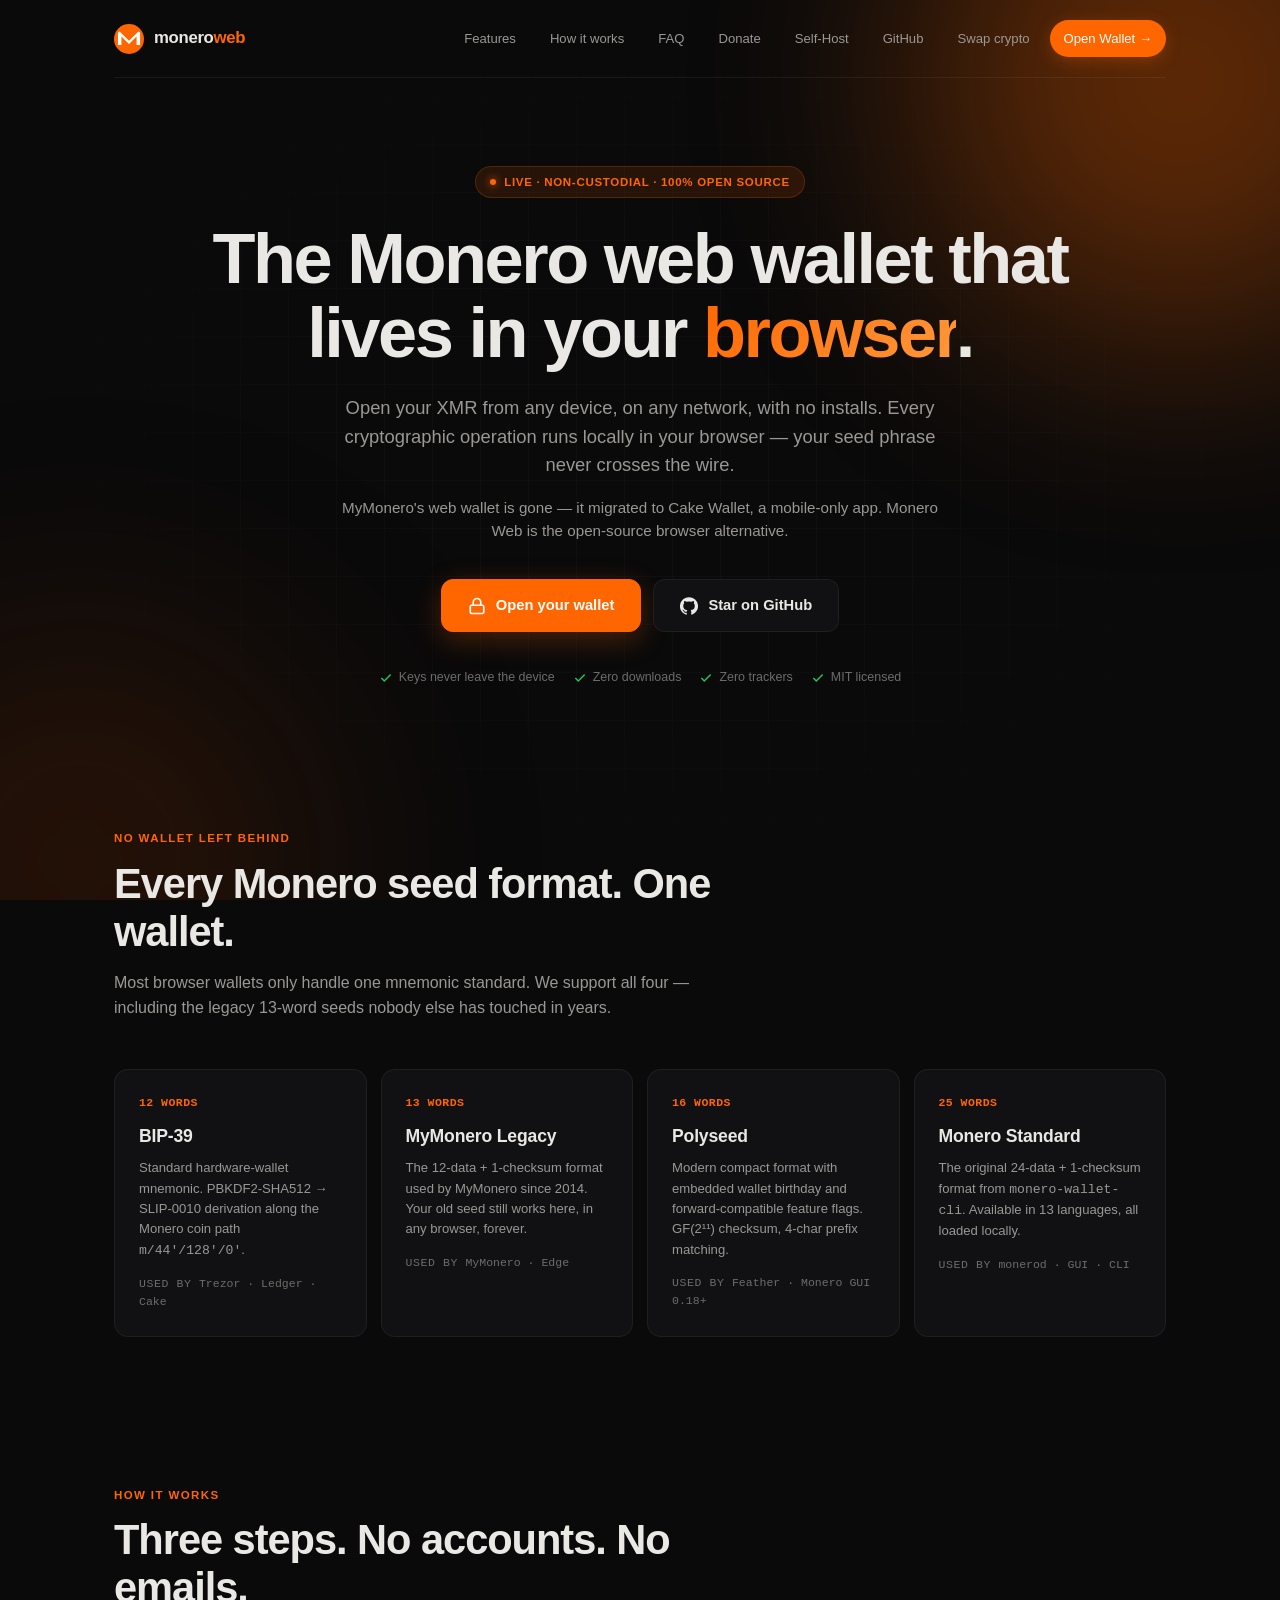
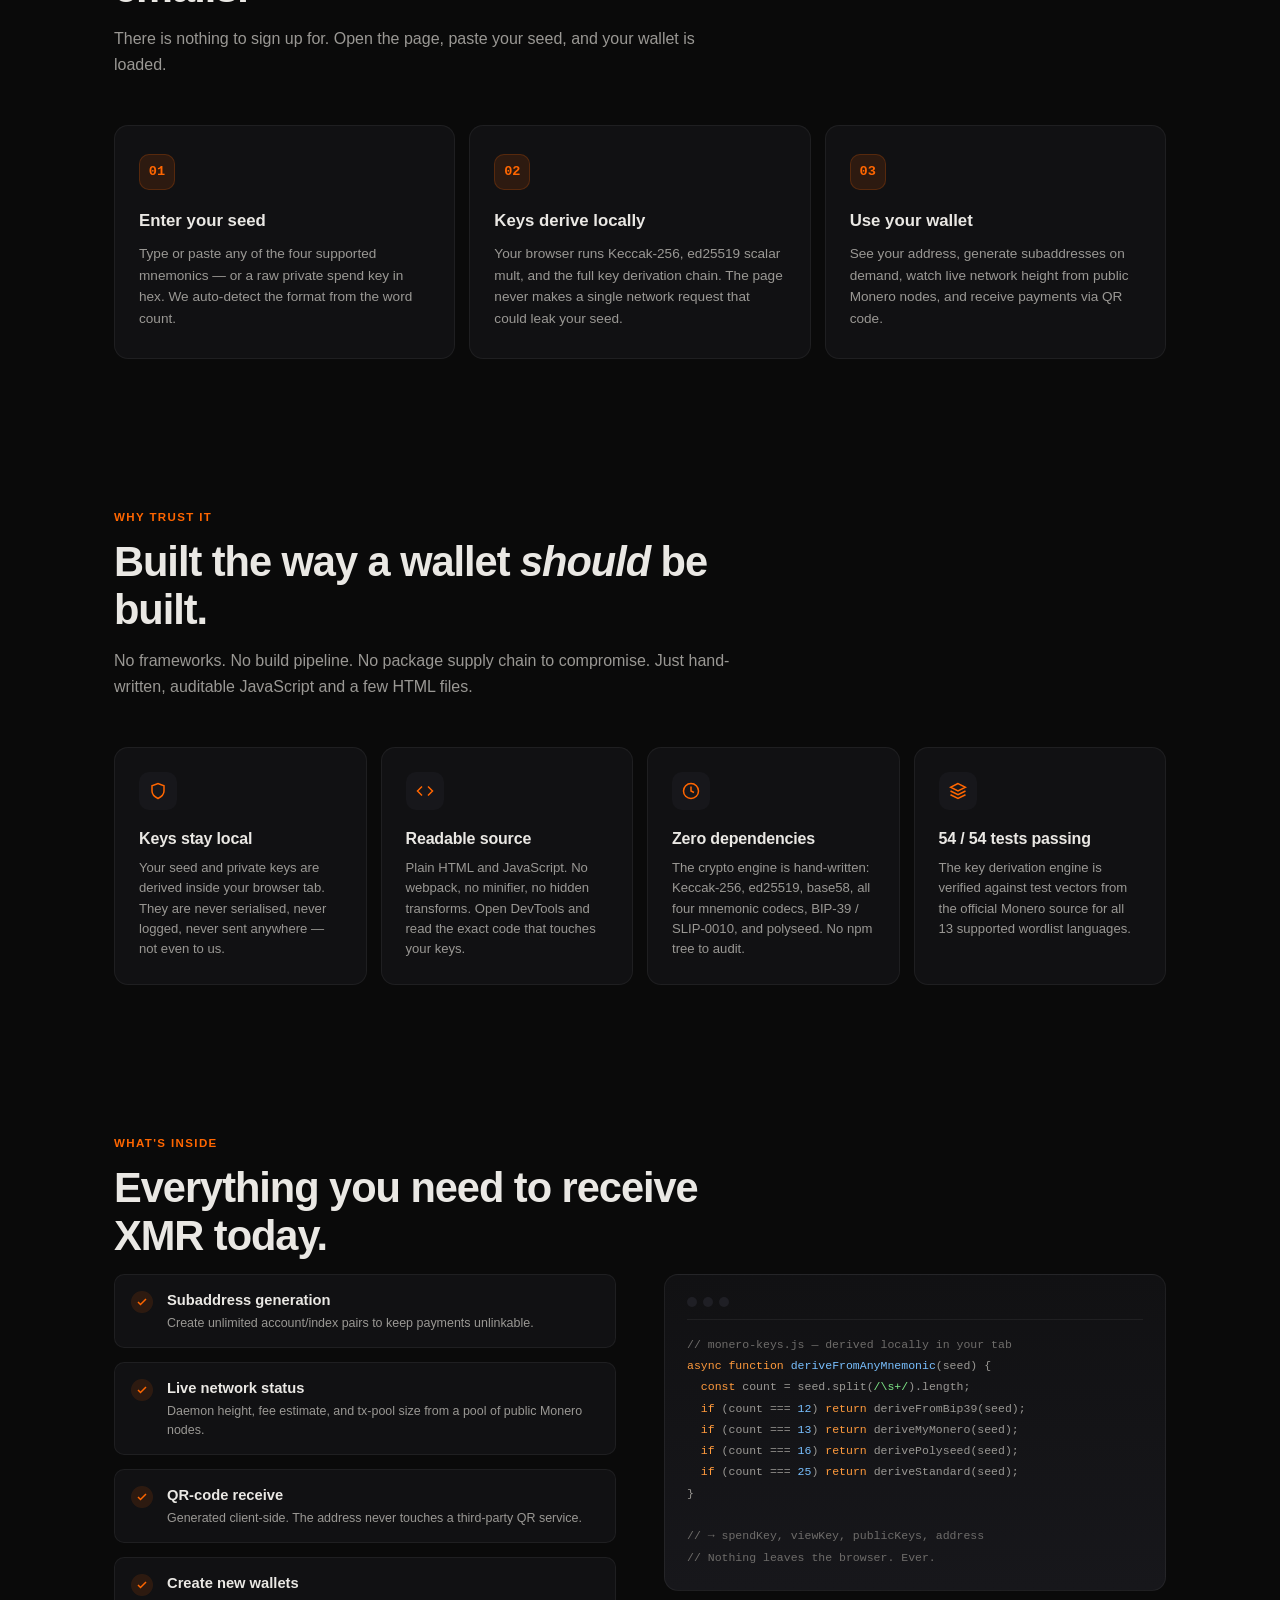
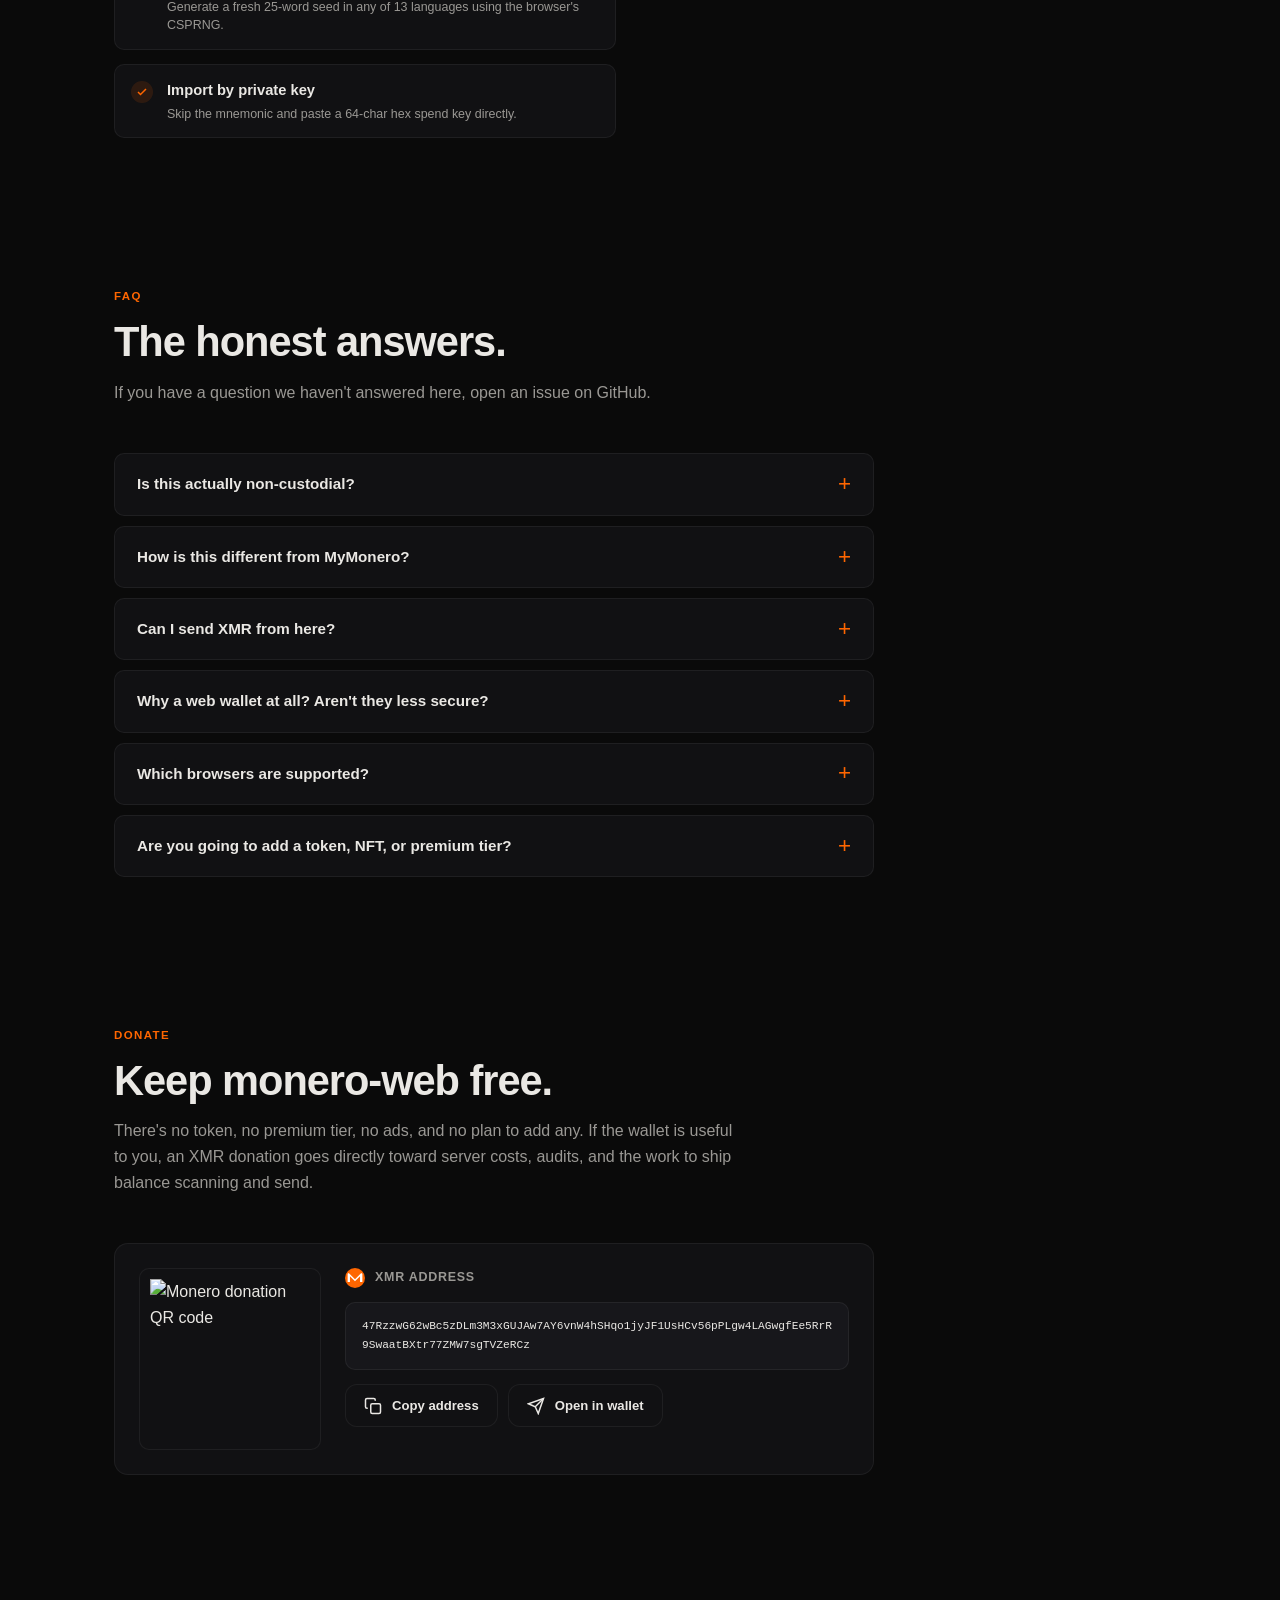
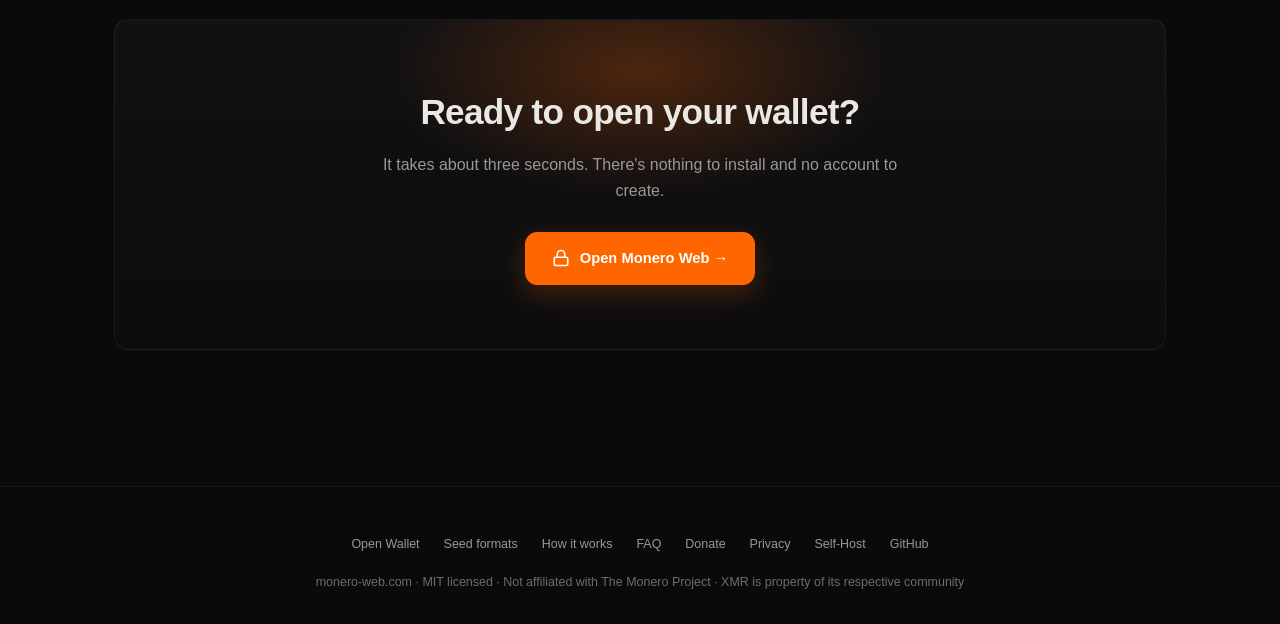
==== index.html @ 1813f4f7 "Add favicon.ico for search engine compatibility Multi-res (16/32/48) .ico rendered from favicon.svg;" ====
<!DOCTYPE html>
<html lang="en">
<head>
<meta charset="UTF-8">
<meta name="viewport" content="width=device-width, initial-scale=1.0">
<title>Monero Web — Free Open-Source Monero Web Wallet | MyMonero Alternative</title>
<meta name="description" content="Free, open-source Monero web wallet — the browser alternative now that MyMonero's web wallet is gone. Non-custodial, client-side signing. Supports BIP-39, MyMonero 13-word, Polyseed and 25-word seeds. No downloads. Your keys never leave your device.">
<meta name="keywords" content="monero wallet, xmr web wallet, monero browser wallet, mymonero alternative, polyseed, bip39 monero, non-custodial monero, open source xmr">
<link rel="canonical" href="https://monero-web.com">
<link rel="sitemap" type="application/xml" href="/sitemap.xml">

<meta property="og:title" content="Monero Web — Open-Source Monero Web Wallet in your Browser">
<meta property="og:description" content="Access your Monero from any browser. Four seed formats. Non-custodial. Open source. Zero downloads.">
<meta property="og:url" content="https://monero-web.com">
<meta property="og:type" content="website">
<meta property="og:image" content="https://monero-web.com/assets/social-card.png">
<meta property="og:image:width" content="1200">
<meta property="og:image:height" content="630">
<meta property="og:image:alt" content="monero-web — non-custodial Monero wallet in your browser. Supports BIP-39, MyMonero, Polyseed, and 25-word standard seeds.">
<meta name="twitter:card" content="summary_large_image">
<meta name="twitter:image" content="https://monero-web.com/assets/social-card.png">

<script type="application/ld+json">
{
  "@context": "https://schema.org",
  "@type": "WebApplication",
  "name": "Monero Web",
  "url": "https://monero-web.com",
  "description": "Free, open-source Monero web wallet. Non-custodial with client-side signing. Supports BIP-39, MyMonero 13-word, Polyseed and 25-word standard seeds.",
  "applicationCategory": "FinanceApplication",
  "operatingSystem": "Any modern browser",
  "offers": { "@type": "Offer", "price": "0", "priceCurrency": "USD" },
  "isAccessibleForFree": true
}
</script>

<script type="application/ld+json">
{
  "@context": "https://schema.org",
  "@type": "FAQPage",
  "mainEntity": [
    {
      "@type": "Question",
      "name": "Is this actually non-custodial?",
      "acceptedAnswer": {
        "@type": "Answer",
        "text": "Yes. Your seed and private keys never leave your browser tab. The wallet only talks to the network for read-only RPC calls (block height, fee estimate) — and those calls don't include any of your keys."
      }
    },
    {
      "@type": "Question",
      "name": "How is this different from MyMonero?",
      "acceptedAnswer": {
        "@type": "Answer",
        "text": "MyMonero was a light-wallet service that scanned the blockchain on your behalf using your view key. Monero Web runs the same architecture with a self-hosted light-wallet server (monero-lws). Your spend key never leaves your browser. The entire stack is open source and self-hostable."
      }
    },
    {
      "@type": "Question",
      "name": "Can I send XMR from this web wallet?",
      "acceptedAnswer": {
        "@type": "Answer",
        "text": "Yes. The wallet uses a light-wallet server (monero-lws) to scan the blockchain for your spendable outputs, then constructs and signs the transaction entirely in your browser using WebAssembly. Your spend key never leaves your browser tab."
      }
    },
    {
      "@type": "Question",
      "name": "Why a web wallet? Aren't they less secure?",
      "acceptedAnswer": {
        "@type": "Answer",
        "text": "A web wallet you can read the source of is no less secure than a desktop app — both run code on hardware you control. We mitigate supply-chain risk with zero npm dependencies, no build pipeline, and strict CSP. You can also clone the repo and serve it locally."
      }
    },
    {
      "@type": "Question",
      "name": "Which browsers are supported?",
      "acceptedAnswer": {
        "@type": "Answer",
        "text": "Anything modern with SubtleCrypto and BigInt — Chrome, Firefox, Safari, Brave, Edge, Tor Browser. No special permissions, no extensions."
      }
    },
    {
      "@type": "Question",
      "name": "Are you going to add a token, NFT, or premium tier?",
      "acceptedAnswer": {
        "@type": "Answer",
        "text": "No. The wallet is MIT-licensed, free, and will stay that way. There is no token, no fee, no premium plan."
      }
    }
  ]
}
</script>

<link rel="icon" type="image/svg+xml" href="/favicon.svg">
<link rel="icon" type="image/x-icon" href="/favicon.ico" sizes="any">
<link rel="stylesheet" href="/fonts/fonts.css">

<style>
:root {
  --bg:#0a0a0a; --surface:#111113; --surface-2:#17171b; --surface-3:#1f1f25;
  --border:rgba(255,255,255,0.06); --border-strong:rgba(255,255,255,0.12);
  --text:#eae8e4; --text-mid:#9a9894; --text-dim:#6e6c6a;
  --xmr:#ff6600; --xmr-dim:rgba(255,102,0,0.12); --xmr-glow:rgba(255,102,0,0.25);
  --success:#22c55e; --radius:14px; --radius-sm:10px;
}
*{margin:0;padding:0;box-sizing:border-box}
/* Stop the I-beam text caret from appearing on decorative UI when clicked.
   Re-enable selection for actual content people may want to copy. */
body{user-select:none;-webkit-user-select:none;cursor:default}
input,textarea{user-select:text;-webkit-user-select:text;cursor:text}
code,pre,.preview,.faq p{user-select:text;-webkit-user-select:text;cursor:text}
button,a,.btn,.faq summary{cursor:pointer}
html{background:var(--bg);color:var(--text);font-family:'Outfit',sans-serif;font-size:16px;-webkit-font-smoothing:antialiased;scroll-behavior:smooth}
body{min-height:100dvh;display:flex;flex-direction:column;overflow-x:hidden;line-height:1.6}
a{color:inherit;text-decoration:none}
img,svg{display:block}

.container{width:100%;max-width:1100px;margin:0 auto;padding:0 24px}

/* ── Ambient background ── */
.ambient{position:fixed;inset:0;z-index:0;pointer-events:none;overflow:hidden}
.orb{position:absolute;border-radius:50%;filter:blur(120px);opacity:.35}
.orb-1{width:520px;height:520px;background:#ff6600;top:-180px;right:-160px}
.orb-2{width:480px;height:480px;background:#7c2d00;bottom:-200px;left:-160px;opacity:.25}
.grid-bg{position:fixed;inset:0;z-index:1;background-image:linear-gradient(rgba(255,255,255,0.025) 1px,transparent 1px),linear-gradient(90deg,rgba(255,255,255,0.025) 1px,transparent 1px);background-size:48px 48px;mask-image:radial-gradient(ellipse at center,#000 25%,transparent 75%);pointer-events:none}

.page{position:relative;z-index:2;flex:1;display:flex;flex-direction:column}

/* ── Nav ── */
nav{padding:20px 0;display:flex;align-items:center;justify-content:space-between;border-bottom:1px solid var(--border)}
.logo{display:flex;align-items:center;gap:10px}
.logo svg{width:30px;height:30px}
.logo-text{font-size:1.05rem;font-weight:700;letter-spacing:-0.02em}
.logo-text span{color:var(--xmr)}
.nav-right{display:flex;align-items:center;gap:6px}
.nav-right a{color:var(--text-mid);font-size:.82rem;font-weight:500;padding:8px 14px;border-radius:100px;transition:all .25s}
.nav-right a:hover{color:var(--text);background:var(--surface-2)}
.nav-right a.cta{background:var(--xmr);color:#fff;box-shadow:0 4px 16px var(--xmr-glow)}
.nav-right a.cta:hover{background:#e85d00}

/* ── Hero ── */
.hero{padding:88px 0 64px;text-align:center}
.hero-badge{display:inline-flex;align-items:center;gap:8px;background:var(--xmr-dim);border:1px solid rgba(255,102,0,0.2);color:var(--xmr);font-size:.72rem;font-weight:600;padding:6px 14px;border-radius:100px;margin-bottom:24px;text-transform:uppercase;letter-spacing:.06em}
.hero-badge .dot{width:6px;height:6px;border-radius:50%;background:var(--xmr);box-shadow:0 0 8px var(--xmr)}
.hero h1{font-size:clamp(2.4rem,6vw,4.4rem);font-weight:800;letter-spacing:-0.035em;line-height:1.05;margin-bottom:24px}
.hero h1 .accent{background:linear-gradient(135deg,#ff6600 0%,#ff9a3c 100%);-webkit-background-clip:text;background-clip:text;color:transparent}
.hero p.lead{font-size:1.15rem;color:var(--text-mid);max-width:620px;margin:0 auto 36px;line-height:1.55}
.hero-cta{display:flex;gap:12px;justify-content:center;flex-wrap:wrap;margin-bottom:36px}
.btn{display:inline-flex;align-items:center;gap:10px;padding:14px 26px;border-radius:12px;font-family:'Outfit',sans-serif;font-size:.92rem;font-weight:600;cursor:pointer;border:1px solid var(--border);transition:all .25s;text-decoration:none}
.btn svg{width:18px;height:18px}
.btn-primary{background:var(--xmr);border-color:var(--xmr);color:#fff;box-shadow:0 8px 28px var(--xmr-glow)}
.btn-primary:hover{background:#e85d00;transform:translateY(-1px)}
.btn-ghost{background:var(--surface);color:var(--text)}
.btn-ghost:hover{background:var(--surface-2);border-color:var(--border-strong)}
.trust-strip{display:flex;gap:18px;justify-content:center;flex-wrap:wrap;color:var(--text-dim);font-size:.78rem;font-weight:500}
.trust-strip span{display:inline-flex;align-items:center;gap:6px}
.trust-strip svg{width:14px;height:14px;color:var(--success)}

/* ── Section ── */
section{padding:72px 0;position:relative}
.section-eyebrow{display:inline-block;font-size:.72rem;color:var(--xmr);font-weight:700;text-transform:uppercase;letter-spacing:.12em;margin-bottom:12px}
.section-title{font-size:clamp(1.8rem,3.5vw,2.6rem);font-weight:700;letter-spacing:-0.025em;line-height:1.15;margin-bottom:14px;max-width:680px}
.section-sub{color:var(--text-mid);font-size:1rem;max-width:620px;margin-bottom:48px}

/* ── Seed-format grid ── */
.seed-grid{display:grid;grid-template-columns:repeat(auto-fit,minmax(240px,1fr));gap:14px}
.seed-card{background:var(--surface);border:1px solid var(--border);border-radius:var(--radius);padding:24px;transition:all .25s;position:relative;overflow:hidden}
.seed-card:hover{border-color:var(--border-strong);transform:translateY(-2px)}
.seed-card .num{font-family:'JetBrains Mono',monospace;font-size:.72rem;color:var(--xmr);font-weight:600;margin-bottom:10px;letter-spacing:.04em}
.seed-card h3{font-size:1.1rem;font-weight:700;margin-bottom:8px;letter-spacing:-0.01em}
.seed-card p{font-size:.82rem;color:var(--text-mid);line-height:1.55;margin-bottom:14px}
.seed-card .users{font-size:.72rem;color:var(--text-dim);font-family:'JetBrains Mono',monospace}
.seed-card .users::before{content:"used by  ";color:var(--text-dim);text-transform:uppercase;letter-spacing:.05em}

/* ── How it works ── */
.steps{display:grid;grid-template-columns:repeat(auto-fit,minmax(260px,1fr));gap:14px}
.step{background:var(--surface);border:1px solid var(--border);border-radius:var(--radius);padding:28px 24px;position:relative}
.step-num{display:flex;align-items:center;justify-content:center;width:36px;height:36px;border-radius:10px;background:var(--xmr-dim);color:var(--xmr);font-weight:700;font-family:'JetBrains Mono',monospace;font-size:.85rem;margin-bottom:18px;border:1px solid rgba(255,102,0,0.2)}
.step h3{font-size:1.05rem;font-weight:700;margin-bottom:8px}
.step p{color:var(--text-mid);font-size:.85rem;line-height:1.6}

/* ── Trust grid ── */
.trust-grid{display:grid;grid-template-columns:repeat(auto-fit,minmax(240px,1fr));gap:14px}
.trust-card{background:var(--surface);border:1px solid var(--border);border-radius:var(--radius);padding:24px}
.trust-card .icon{width:38px;height:38px;border-radius:10px;background:var(--surface-2);display:flex;align-items:center;justify-content:center;margin-bottom:16px;color:var(--xmr)}
.trust-card .icon svg{width:18px;height:18px}
.trust-card h3{font-size:1rem;font-weight:600;margin-bottom:6px;letter-spacing:-0.01em}
.trust-card p{font-size:.82rem;color:var(--text-mid);line-height:1.55}

/* ── Feature list ── */
.features-row{display:grid;grid-template-columns:1fr 1fr;gap:48px;align-items:start}
@media (max-width:780px){.features-row{grid-template-columns:1fr;gap:24px}}
.feature-list{display:flex;flex-direction:column;gap:14px}
.feature-item{display:flex;gap:14px;padding:14px 16px;background:var(--surface);border:1px solid var(--border);border-radius:var(--radius-sm)}
.feature-item .check{flex-shrink:0;width:22px;height:22px;border-radius:50%;background:var(--xmr-dim);color:var(--xmr);display:flex;align-items:center;justify-content:center;margin-top:2px}
.feature-item .check svg{width:12px;height:12px}
.feature-item h4{font-size:.92rem;font-weight:600;margin-bottom:2px}
.feature-item p{font-size:.78rem;color:var(--text-mid);line-height:1.5}

/* ── Code preview card ── */
.preview{background:linear-gradient(180deg,var(--surface) 0%,var(--surface-2) 100%);border:1px solid var(--border);border-radius:var(--radius);padding:22px;font-family:'JetBrains Mono',monospace;font-size:.72rem;color:var(--text-mid);line-height:1.85;position:relative}
.preview .preview-bar{display:flex;gap:6px;margin-bottom:14px;padding-bottom:12px;border-bottom:1px solid var(--border)}
.preview .preview-bar i{width:10px;height:10px;border-radius:50%;background:var(--surface-3)}
.preview .k{color:#ff9a3c}
.preview .s{color:#7ee787}
.preview .c{color:var(--text-dim)}
.preview .v{color:#79c0ff}

/* ── FAQ ── */
.faq{display:flex;flex-direction:column;gap:10px;max-width:760px}
.faq details{background:var(--surface);border:1px solid var(--border);border-radius:var(--radius-sm);padding:18px 22px;transition:border-color .2s}
.faq details[open]{border-color:var(--border-strong)}
.faq summary{cursor:pointer;font-weight:600;font-size:.95rem;list-style:none;display:flex;justify-content:space-between;align-items:center;gap:12px}
.faq summary::-webkit-details-marker{display:none}
.faq summary::after{content:"+";color:var(--xmr);font-size:1.4rem;font-weight:300;line-height:1;transition:transform .2s}
.faq details[open] summary::after{content:"−"}
.faq p{color:var(--text-mid);font-size:.86rem;line-height:1.65;margin-top:12px}
.faq a{color:var(--xmr);border-bottom:1px solid rgba(255,102,0,0.3)}

/* ── Final CTA ── */
.final-cta{text-align:center;background:linear-gradient(180deg,var(--surface) 0%,#0c0c0e 100%);border:1px solid var(--border);border-radius:var(--radius);padding:64px 32px;position:relative;overflow:hidden}
.final-cta::before{content:"";position:absolute;top:-100px;left:50%;transform:translateX(-50%);width:600px;height:300px;background:radial-gradient(ellipse at center,var(--xmr-glow) 0%,transparent 60%);pointer-events:none}
.final-cta > *{position:relative}
.final-cta h2{font-size:clamp(1.6rem,3vw,2.2rem);font-weight:700;letter-spacing:-0.02em;margin-bottom:12px}
.final-cta p{color:var(--text-mid);margin-bottom:28px;max-width:520px;margin-left:auto;margin-right:auto}

/* ── Footer ── */
footer{padding:48px 0 32px;border-top:1px solid var(--border);margin-top:64px;color:var(--text-dim);font-size:.78rem}
.footer-row{display:flex;gap:24px;justify-content:center;flex-wrap:wrap;margin-bottom:18px}
.footer-row a{color:var(--text-mid);transition:color .2s}
.footer-row a:hover{color:var(--text)}
.footer-meta{text-align:center;color:var(--text-dim)}

@media (max-width:640px){
  .donate-card{grid-template-columns:1fr !important;justify-items:center}
  .donate-card > div:first-child{margin:0 auto}
}
@media (max-width:680px){
  .hero{padding:56px 0 40px}
  section{padding:56px 0}
  nav{padding:14px 0}
  .nav-right a:not(.cta){display:none}
}
</style>
</head>
<body>

<div class="ambient"><div class="orb orb-1"></div><div class="orb orb-2"></div></div>
<div class="grid-bg"></div>

<div class="page">

  <!-- ─── NAV ─── -->
  <header>
    <div class="container">
      <nav>
        <a href="/" class="logo">
          <svg viewBox="0 0 256 256"><circle cx="128" cy="128" r="128" fill="#ff6600"/><path d="M63.5 178.2V105.7l64.5 64.5 64.5-64.5v72.5h29.8v-99.9c0-6.7-5.4-12.1-12.1-12.1-3.2 0-6.3 1.3-8.6 3.5L128 143.3 54.4 69.7c-2.3-2.3-5.3-3.5-8.6-3.5-6.7 0-12.1 5.4-12.1 12.1v99.9h29.8z" fill="#fff"/></svg>
          <div class="logo-text">monero<span>web</span></div>
        </a>
        <div class="nav-right">
          <a href="#features">Features</a>
          <a href="#how">How it works</a>
          <a href="#faq">FAQ</a>
          <a href="#donate">Donate</a>
          <a href="/self-host">Self-Host</a>
          <a href="https://github.com/Medtabka/monero-web" target="_blank" rel="noopener">GitHub</a>
          <a href="#" class="swap-popup-trigger">Swap crypto</a>
          <a href="/verify" class="cta">Open Wallet →</a>
        </div>
      </nav>
    </div>
  </header>

  <!-- ─── HERO ─── -->
  <section class="hero">
    <div class="container">
      <div class="hero-badge"><span class="dot"></span> Live · Non-Custodial · 100% Open Source</div>
      <h1>The Monero web wallet that<br>lives in your <span class="accent">browser</span>.</h1>
      <p class="lead">Open your XMR from any device, on any network, with no installs. Every cryptographic operation runs locally in your browser — your seed phrase never crosses the wire.</p>
      <p class="lead" style="font-size:.95rem;margin-top:-20px">MyMonero's web wallet is gone — it migrated to Cake Wallet, a mobile-only app. Monero Web is the open-source browser alternative.</p>
      <div class="hero-cta">
        <a href="/verify" class="btn btn-primary">
          <svg fill="none" stroke="currentColor" stroke-width="2.2" viewBox="0 0 24 24"><rect x="3" y="11" width="18" height="11" rx="2"/><path d="M7 11V7a5 5 0 0 1 10 0v4"/></svg>
          Open your wallet
        </a>
        <a href="https://github.com/Medtabka/monero-web" target="_blank" rel="noopener" class="btn btn-ghost">
          <svg fill="currentColor" viewBox="0 0 24 24"><path d="M12 .3a12 12 0 00-3.79 23.4c.6.1.82-.26.82-.58v-2.05c-3.34.73-4.04-1.61-4.04-1.61-.55-1.39-1.34-1.76-1.34-1.76-1.09-.74.08-.73.08-.73 1.21.09 1.84 1.24 1.84 1.24 1.07 1.84 2.81 1.31 3.5 1 .1-.78.42-1.31.76-1.61-2.67-.3-5.47-1.34-5.47-5.95 0-1.31.47-2.39 1.24-3.23-.13-.31-.54-1.54.12-3.21 0 0 1.01-.32 3.3 1.23a11.45 11.45 0 016 0c2.3-1.55 3.3-1.23 3.3-1.23.66 1.67.25 2.9.12 3.21.77.84 1.24 1.92 1.24 3.23 0 4.62-2.81 5.65-5.49 5.94.43.37.81 1.1.81 2.22v3.29c0 .32.22.69.83.58A12 12 0 0012 .3"/></svg>
          Star on GitHub
        </a>
      </div>
      <div class="trust-strip">
        <span><svg fill="none" stroke="currentColor" stroke-width="2.5" viewBox="0 0 24 24"><polyline points="20 6 9 17 4 12"/></svg> Keys never leave the device</span>
        <span><svg fill="none" stroke="currentColor" stroke-width="2.5" viewBox="0 0 24 24"><polyline points="20 6 9 17 4 12"/></svg> Zero downloads</span>
        <span><svg fill="none" stroke="currentColor" stroke-width="2.5" viewBox="0 0 24 24"><polyline points="20 6 9 17 4 12"/></svg> Zero trackers</span>
        <span><svg fill="none" stroke="currentColor" stroke-width="2.5" viewBox="0 0 24 24"><polyline points="20 6 9 17 4 12"/></svg> MIT licensed</span>
      </div>
    </div>
  </section>

  <!-- ─── SEED FORMATS ─── -->
  <section id="formats">
    <div class="container">
      <span class="section-eyebrow">No wallet left behind</span>
      <h2 class="section-title">Every Monero seed format. One wallet.</h2>
      <p class="section-sub">Most browser wallets only handle one mnemonic standard. We support all four — including the legacy 13-word seeds nobody else has touched in years.</p>
      <div class="seed-grid">
        <div class="seed-card">
          <div class="num">12 WORDS</div>
          <h3>BIP-39</h3>
          <p>Standard hardware-wallet mnemonic. PBKDF2-SHA512 → SLIP-0010 derivation along the Monero coin path <code>m/44'/128'/0'</code>.</p>
          <div class="users">Trezor · Ledger · Cake</div>
        </div>
        <div class="seed-card">
          <div class="num">13 WORDS</div>
          <h3>MyMonero Legacy</h3>
          <p>The 12-data + 1-checksum format used by MyMonero since 2014. Your old seed still works here, in any browser, forever.</p>
          <div class="users">MyMonero · Edge</div>
        </div>
        <div class="seed-card">
          <div class="num">16 WORDS</div>
          <h3>Polyseed</h3>
          <p>Modern compact format with embedded wallet birthday and forward-compatible feature flags. GF(2¹¹) checksum, 4-char prefix matching.</p>
          <div class="users">Feather · Monero GUI 0.18+</div>
        </div>
        <div class="seed-card">
          <div class="num">25 WORDS</div>
          <h3>Monero Standard</h3>
          <p>The original 24-data + 1-checksum format from <code>monero-wallet-cli</code>. Available in 13 languages, all loaded locally.</p>
          <div class="users">monerod · GUI · CLI</div>
        </div>
      </div>
    </div>
  </section>

  <!-- ─── HOW IT WORKS ─── -->
  <section id="how">
    <div class="container">
      <span class="section-eyebrow">How it works</span>
      <h2 class="section-title">Three steps. No accounts. No emails.</h2>
      <p class="section-sub">There is nothing to sign up for. Open the page, paste your seed, and your wallet is loaded.</p>
      <div class="steps">
        <div class="step">
          <div class="step-num">01</div>
          <h3>Enter your seed</h3>
          <p>Type or paste any of the four supported mnemonics — or a raw private spend key in hex. We auto-detect the format from the word count.</p>
        </div>
        <div class="step">
          <div class="step-num">02</div>
          <h3>Keys derive locally</h3>
          <p>Your browser runs Keccak-256, ed25519 scalar mult, and the full key derivation chain. The page never makes a single network request that could leak your seed.</p>
        </div>
        <div class="step">
          <div class="step-num">03</div>
          <h3>Use your wallet</h3>
          <p>See your address, generate subaddresses on demand, watch live network height from public Monero nodes, and receive payments via QR code.</p>
        </div>
      </div>
    </div>
  </section>

  <!-- ─── WHY TRUST ─── -->
  <section>
    <div class="container">
      <span class="section-eyebrow">Why trust it</span>
      <h2 class="section-title">Built the way a wallet <em>should</em> be built.</h2>
      <p class="section-sub">No frameworks. No build pipeline. No package supply chain to compromise. Just hand-written, auditable JavaScript and a few HTML files.</p>
      <div class="trust-grid">
        <div class="trust-card">
          <div class="icon"><svg fill="none" stroke="currentColor" stroke-width="2" viewBox="0 0 24 24"><path d="M12 22s8-4 8-10V5l-8-3-8 3v7c0 6 8 10 8 10z"/></svg></div>
          <h3>Keys stay local</h3>
          <p>Your seed and private keys are derived inside your browser tab. They are never serialised, never logged, never sent anywhere — not even to us.</p>
        </div>
        <div class="trust-card">
          <div class="icon"><svg fill="none" stroke="currentColor" stroke-width="2" viewBox="0 0 24 24"><path d="M16 18l6-6-6-6"/><path d="M8 6L2 12l6 6"/></svg></div>
          <h3>Readable source</h3>
          <p>Plain HTML and JavaScript. No webpack, no minifier, no hidden transforms. Open DevTools and read the exact code that touches your keys.</p>
        </div>
        <div class="trust-card">
          <div class="icon"><svg fill="none" stroke="currentColor" stroke-width="2" viewBox="0 0 24 24"><circle cx="12" cy="12" r="10"/><path d="M12 6v6l4 2"/></svg></div>
          <h3>Zero dependencies</h3>
          <p>The crypto engine is hand-written: Keccak-256, ed25519, base58, all four mnemonic codecs, BIP-39 / SLIP-0010, and polyseed. No npm tree to audit.</p>
        </div>
        <div class="trust-card">
          <div class="icon"><svg fill="none" stroke="currentColor" stroke-width="2" viewBox="0 0 24 24"><path d="M12 2L2 7l10 5 10-5-10-5z"/><path d="M2 17l10 5 10-5"/><path d="M2 12l10 5 10-5"/></svg></div>
          <h3>54 / 54 tests passing</h3>
          <p>The key derivation engine is verified against test vectors from the official Monero source for all 13 supported wordlist languages.</p>
        </div>
      </div>
    </div>
  </section>

  <!-- ─── FEATURES ─── -->
  <section id="features">
    <div class="container">
      <span class="section-eyebrow">What's inside</span>
      <h2 class="section-title">Everything you need to receive XMR today.</h2>
      <div class="features-row">
        <div class="feature-list">
          <div class="feature-item">
            <div class="check"><svg fill="none" stroke="currentColor" stroke-width="3" viewBox="0 0 24 24"><polyline points="20 6 9 17 4 12"/></svg></div>
            <div><h4>Subaddress generation</h4><p>Create unlimited account/index pairs to keep payments unlinkable.</p></div>
          </div>
          <div class="feature-item">
            <div class="check"><svg fill="none" stroke="currentColor" stroke-width="3" viewBox="0 0 24 24"><polyline points="20 6 9 17 4 12"/></svg></div>
            <div><h4>Live network status</h4><p>Daemon height, fee estimate, and tx-pool size from a pool of public Monero nodes.</p></div>
          </div>
          <div class="feature-item">
            <div class="check"><svg fill="none" stroke="currentColor" stroke-width="3" viewBox="0 0 24 24"><polyline points="20 6 9 17 4 12"/></svg></div>
            <div><h4>QR-code receive</h4><p>Generated client-side. The address never touches a third-party QR service.</p></div>
          </div>
          <div class="feature-item">
            <div class="check"><svg fill="none" stroke="currentColor" stroke-width="3" viewBox="0 0 24 24"><polyline points="20 6 9 17 4 12"/></svg></div>
            <div><h4>Create new wallets</h4><p>Generate a fresh 25-word seed in any of 13 languages using the browser's CSPRNG.</p></div>
          </div>
          <div class="feature-item">
            <div class="check"><svg fill="none" stroke="currentColor" stroke-width="3" viewBox="0 0 24 24"><polyline points="20 6 9 17 4 12"/></svg></div>
            <div><h4>Import by private key</h4><p>Skip the mnemonic and paste a 64-char hex spend key directly.</p></div>
          </div>
        </div>
        <div class="preview">
          <div class="preview-bar"><i></i><i></i><i></i></div>
<span class="c">// monero-keys.js — derived locally in your tab</span><br>
<span class="k">async function</span> <span class="v">deriveFromAnyMnemonic</span>(seed) {<br>
&nbsp;&nbsp;<span class="k">const</span> count = seed.split(<span class="s">/\s+/</span>).length;<br>
&nbsp;&nbsp;<span class="k">if</span> (count === <span class="v">12</span>) <span class="k">return</span> deriveFromBip39(seed);<br>
&nbsp;&nbsp;<span class="k">if</span> (count === <span class="v">13</span>) <span class="k">return</span> deriveMyMonero(seed);<br>
&nbsp;&nbsp;<span class="k">if</span> (count === <span class="v">16</span>) <span class="k">return</span> derivePolyseed(seed);<br>
&nbsp;&nbsp;<span class="k">if</span> (count === <span class="v">25</span>) <span class="k">return</span> deriveStandard(seed);<br>
}<br><br>
<span class="c">// → spendKey, viewKey, publicKeys, address</span><br>
<span class="c">// Nothing leaves the browser. Ever.</span>
        </div>
      </div>
    </div>
  </section>

  <!-- ─── FAQ ─── -->
  <section id="faq">
    <div class="container">
      <span class="section-eyebrow">FAQ</span>
      <h2 class="section-title">The honest answers.</h2>
      <p class="section-sub">If you have a question we haven't answered here, open an issue on GitHub.</p>

      <div class="faq">
        <details>
          <summary>Is this actually non-custodial?</summary>
          <p>Yes. Your seed and private keys never leave your browser tab. The wallet only talks to the network for read-only RPC calls (block height, fee estimate) — and those calls don't include any of your keys. You can verify this in DevTools → Network.</p>
        </details>
        <details>
          <summary>How is this different from MyMonero?</summary>
          <p>MyMonero was a light-wallet service: a server scanned the blockchain on your behalf using your view key. We run the same architecture — our self-hosted light-wallet server (monero-lws) scans the blockchain using your view key so you can see balances and send transactions. Your spend key never leaves your browser. The key difference: our server is self-hosted on infrastructure we control, and the entire stack (site + node + LWS) is open source and self-hostable.</p>
        </details>
        <details>
          <summary>Can I send XMR from here?</summary>
          <p>Yes. The wallet uses a light-wallet server (monero-lws, running on our self-hosted VPS) to scan the blockchain for your spendable outputs, then constructs and signs the transaction entirely in your browser using WebAssembly. Your spend key never leaves your browser tab — the server only sees your view key (for scanning) and the final signed transaction hex (for broadcasting). This is the same architecture MyMonero used for 12 years.</p>
        </details>
        <details>
          <summary>Why a web wallet at all? Aren't they less secure?</summary>
          <p>A web wallet you can read the source of is no less secure than a desktop app you can read the source of — both run code the developer wrote on hardware you control. The real risk with web wallets is supply-chain compromise. We mitigate that by having zero npm dependencies, no build pipeline, and serving static files with a strict CSP. You can also clone the repo and serve it locally.</p>
        </details>
        <details>
          <summary>Which browsers are supported?</summary>
          <p>Anything modern with SubtleCrypto and BigInt — Chrome, Firefox, Safari, Brave, Edge, Tor Browser. No special permissions, no extensions.</p>
        </details>
        <details>
          <summary>Are you going to add a token, NFT, or premium tier?</summary>
          <p>No. The wallet is MIT-licensed, free, and will stay that way. There is no token, no fee, no premium plan. If you want to support the project, star it on GitHub or contribute code.</p>
        </details>
      </div>
    </div>
  </section>

  <!-- ─── DONATE ─── -->
  <section id="donate">
    <div class="container">
      <span class="section-eyebrow">Donate</span>
      <h2 class="section-title">Keep monero-web free.</h2>
      <p class="section-sub">There's no token, no premium tier, no ads, and no plan to add any. If the wallet is useful to you, an XMR donation goes directly toward server costs, audits, and the work to ship balance scanning and send.</p>
      <div class="donate-card" style="background:var(--surface);border:1px solid var(--border);border-radius:var(--radius);padding:24px;max-width:760px;display:grid;grid-template-columns:auto 1fr;gap:24px;align-items:start">
        <div style="background:#111113;padding:10px;border-radius:10px;border:1px solid var(--border);flex-shrink:0">
          <img src="/donation-qr.svg" alt="Monero donation QR code" width="160" height="160" style="display:block;width:160px;height:160px">
        </div>
        <div style="min-width:0">
        <div style="display:flex;align-items:center;gap:10px;margin-bottom:14px">
          <svg width="20" height="20" viewBox="0 0 256 256"><circle cx="128" cy="128" r="128" fill="#ff6600"/><path d="M63.5 178.2V105.7l64.5 64.5 64.5-64.5v72.5h29.8v-99.9c0-6.7-5.4-12.1-12.1-12.1-3.2 0-6.3 1.3-8.6 3.5L128 143.3 54.4 69.7c-2.3-2.3-5.3-3.5-8.6-3.5-6.7 0-12.1 5.4-12.1 12.1v99.9h29.8z" fill="#fff"/></svg>
          <span style="font-size:.78rem;color:var(--text-mid);text-transform:uppercase;letter-spacing:.06em;font-weight:600">XMR address</span>
        </div>
        <div id="donate-addr" style="font-family:'JetBrains Mono',monospace;font-size:.7rem;color:var(--text);word-break:break-all;line-height:1.7;padding:14px 16px;background:var(--surface-2);border:1px solid var(--border);border-radius:10px;cursor:pointer;user-select:text;-webkit-user-select:text" title="Click to copy">47RzzwG62wBc5zDLm3M3xGUJAw7AY6vnW4hSHqo1jyJF1UsHCv56pPLgw4LAGwgfEe5RrR9SwaatBXtr77ZMW7sgTVZeRCz</div>
        <div style="display:flex;gap:10px;margin-top:14px;flex-wrap:wrap">
          <button id="donate-copy" class="btn btn-ghost" style="padding:10px 18px;font-size:.82rem">
            <svg fill="none" stroke="currentColor" stroke-width="2" viewBox="0 0 24 24"><rect x="9" y="9" width="13" height="13" rx="2"/><path d="M5 15H4a2 2 0 0 1-2-2V4a2 2 0 0 1 2-2h9a2 2 0 0 1 2 2v1"/></svg>
            Copy address
          </button>
          <a class="btn btn-ghost" href="monero:47RzzwG62wBc5zDLm3M3xGUJAw7AY6vnW4hSHqo1jyJF1UsHCv56pPLgw4LAGwgfEe5RrR9SwaatBXtr77ZMW7sgTVZeRCz" style="padding:10px 18px;font-size:.82rem">
            <svg fill="none" stroke="currentColor" stroke-width="2" viewBox="0 0 24 24"><path d="M22 2L11 13"/><path d="M22 2L15 22L11 13L2 9L22 2Z"/></svg>
            Open in wallet
          </a>
        </div>
        <div id="donate-toast" style="display:none;margin-top:10px;font-size:.75rem;color:var(--success)">Address copied to clipboard.</div>
        </div>
      </div>
    </div>
  </section>

  <script src="/js/index-page.js"></script>
  <script src="/js/swap-popup.js" defer></script>

  <!-- ─── FINAL CTA ─── -->
  <section>
    <div class="container">
      <div class="final-cta">
        <h2>Ready to open your wallet?</h2>
        <p>It takes about three seconds. There's nothing to install and no account to create.</p>
        <a href="/verify" class="btn btn-primary">
          <svg fill="none" stroke="currentColor" stroke-width="2.2" viewBox="0 0 24 24"><rect x="3" y="11" width="18" height="11" rx="2"/><path d="M7 11V7a5 5 0 0 1 10 0v4"/></svg>
          Open Monero Web →
        </a>
      </div>
    </div>
  </section>

  <footer>
    <div class="container">
      <div class="footer-row">
        <a href="/verify">Open Wallet</a>
        <a href="#formats">Seed formats</a>
        <a href="#how">How it works</a>
        <a href="#faq">FAQ</a>
        <a href="#donate">Donate</a>
        <a href="/privacy">Privacy</a>
        <a href="/self-host">Self-Host</a>
        <a href="https://github.com/Medtabka/monero-web" target="_blank" rel="noopener">GitHub</a>
      </div>
      <div class="footer-meta">monero-web.com · MIT licensed · Not affiliated with The Monero Project · XMR is property of its respective community</div>
    </div>
  </footer>
</div>

</body>
</html>
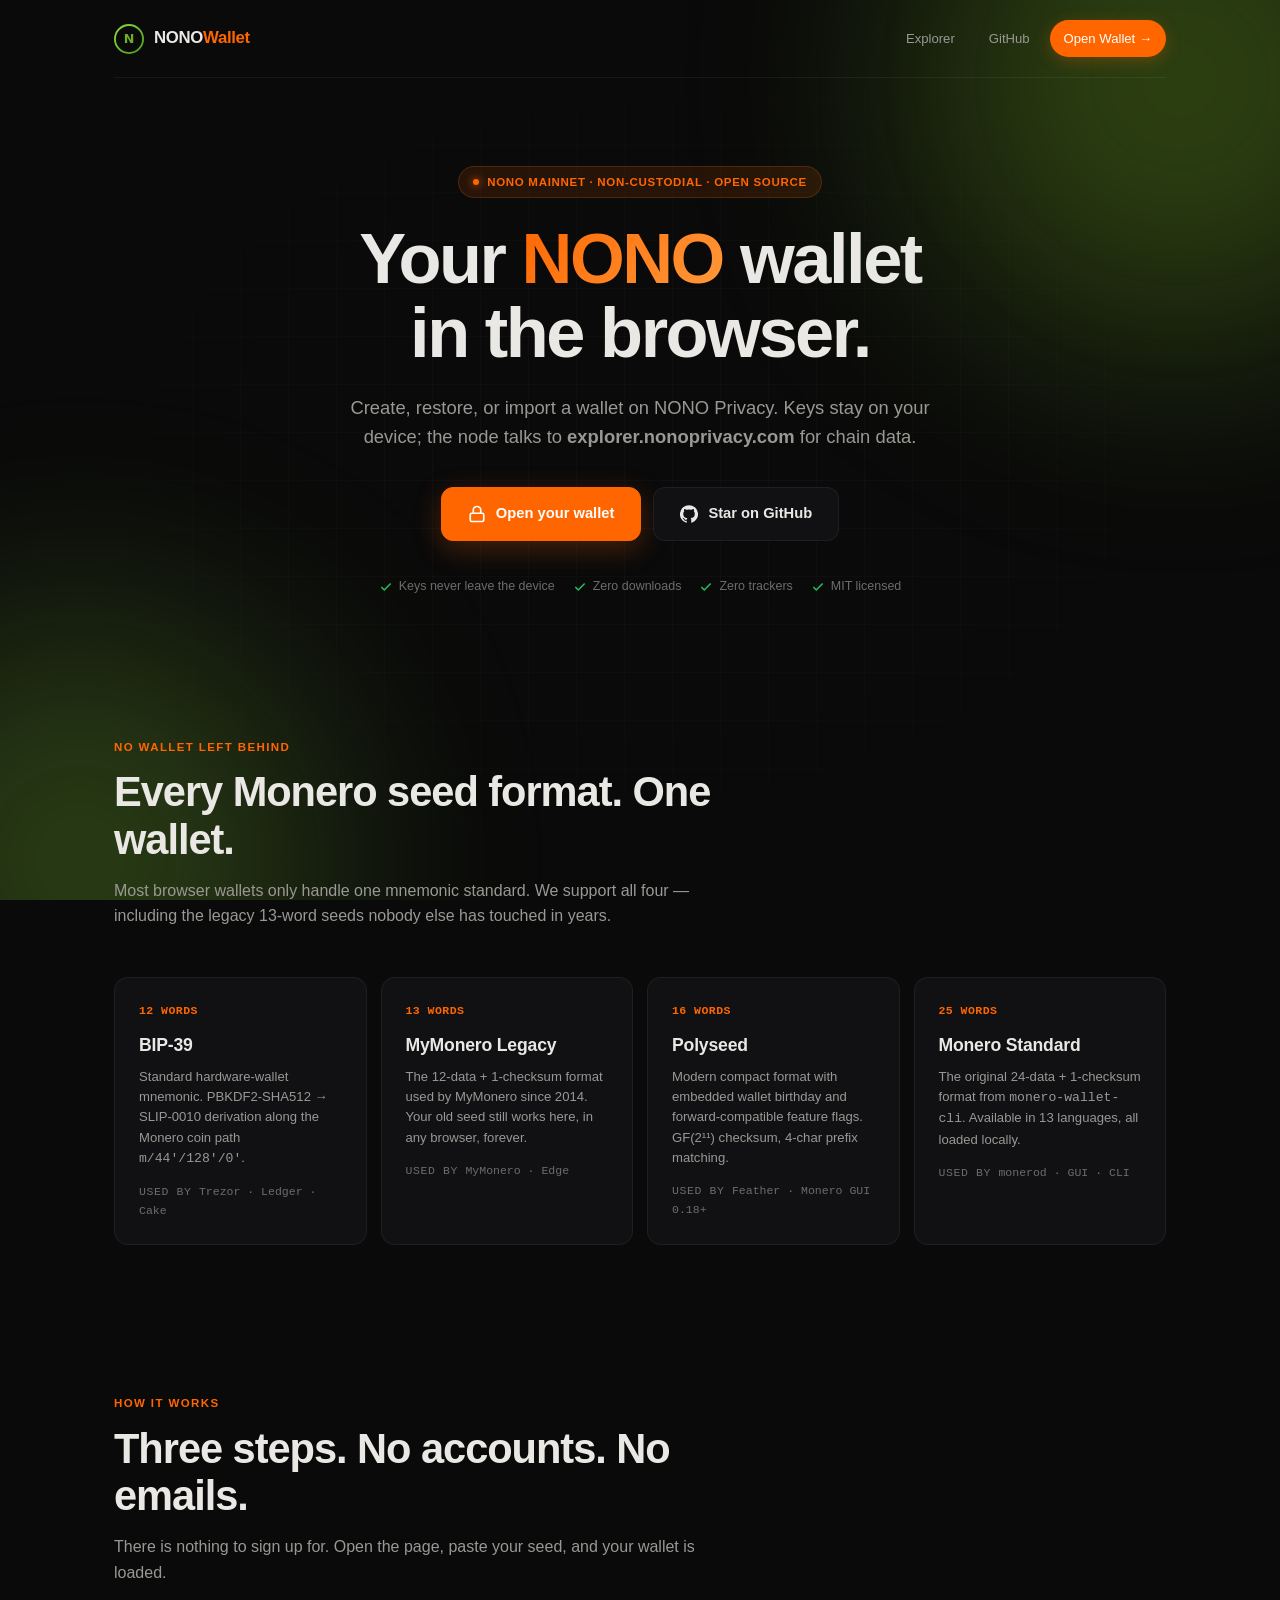
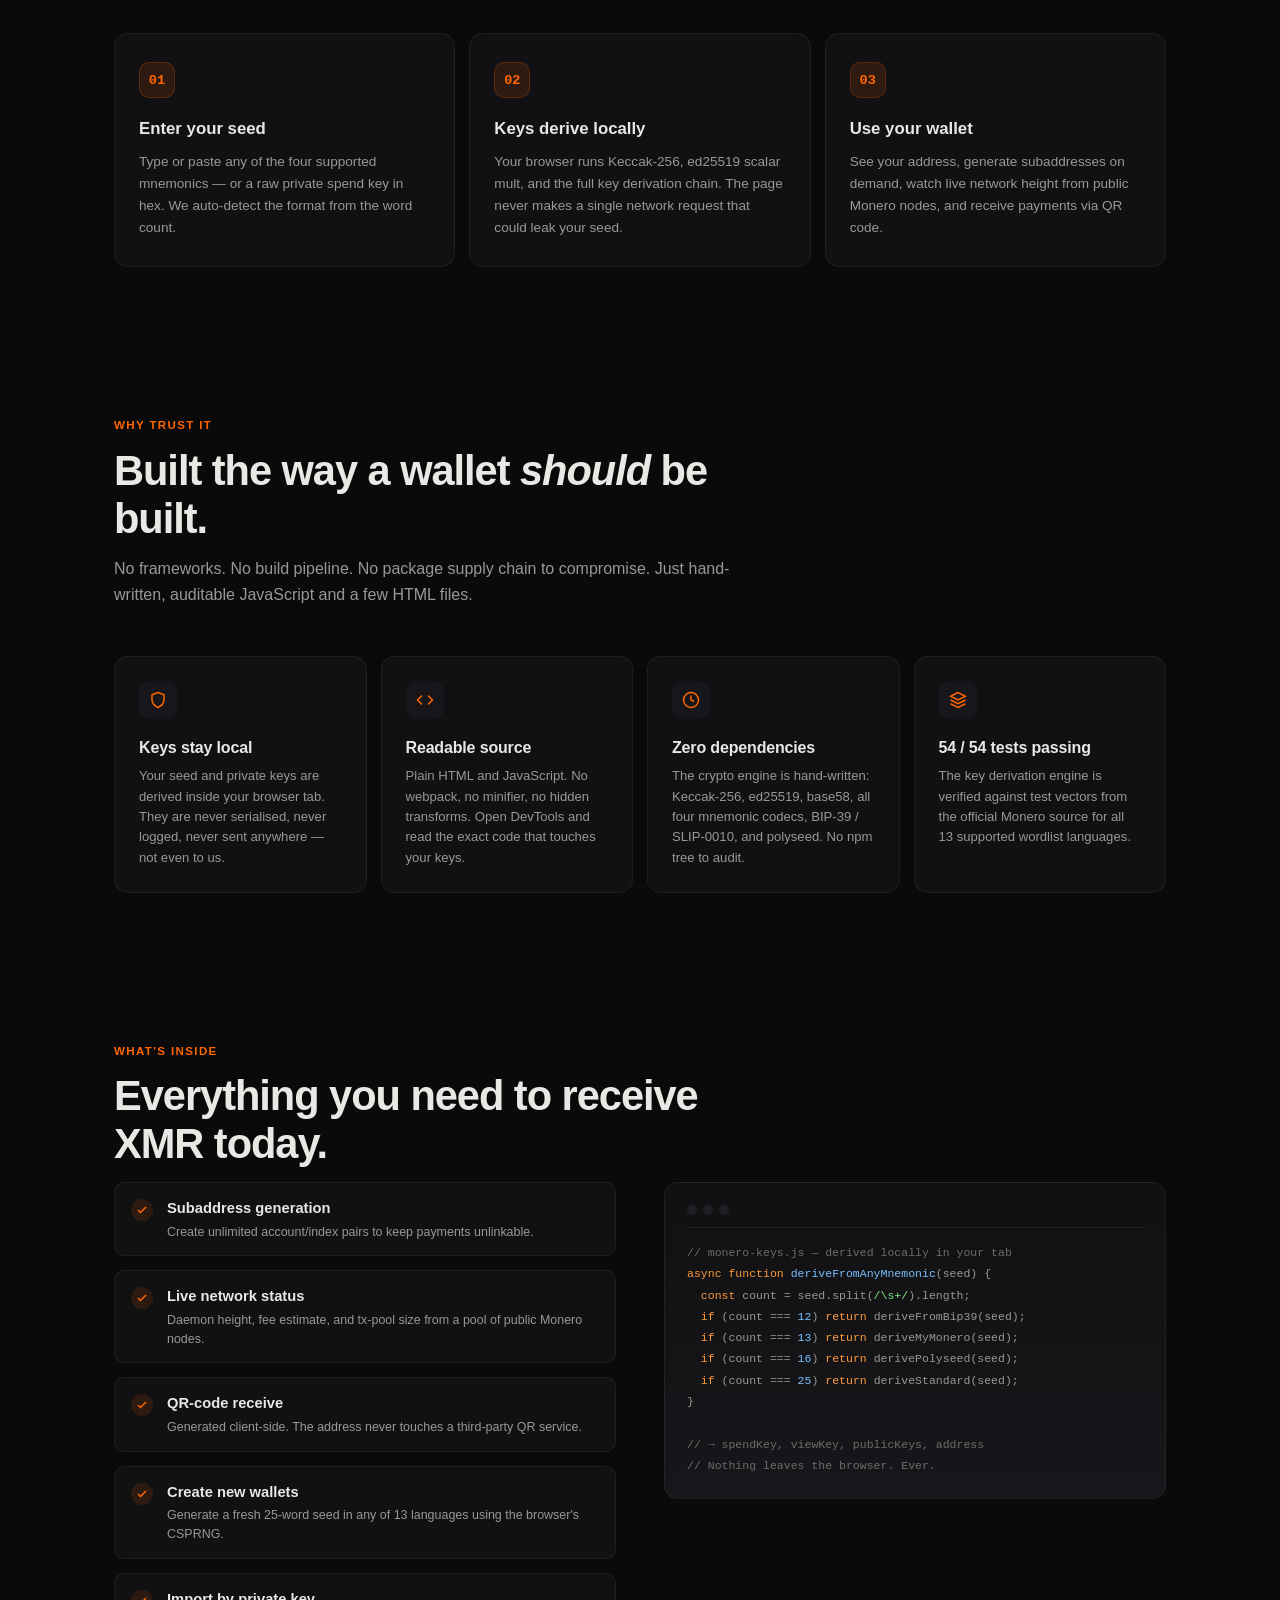
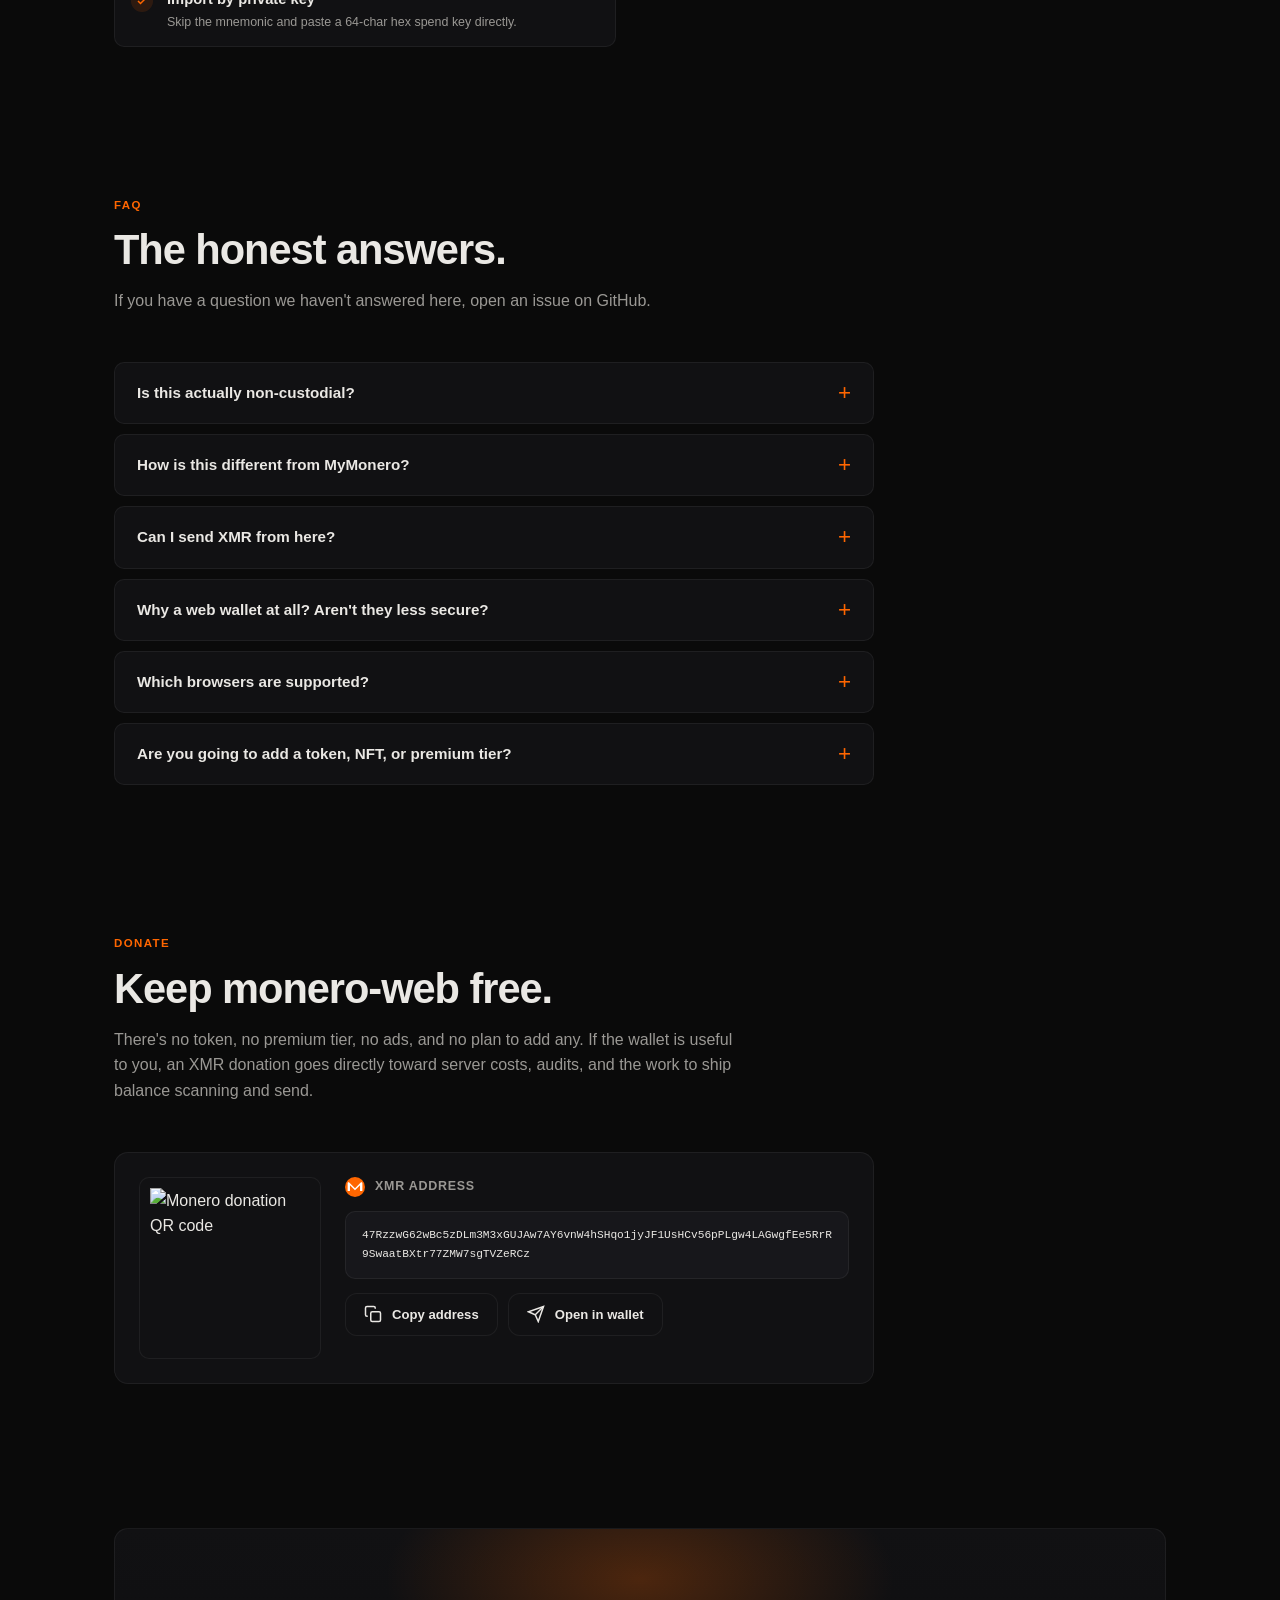
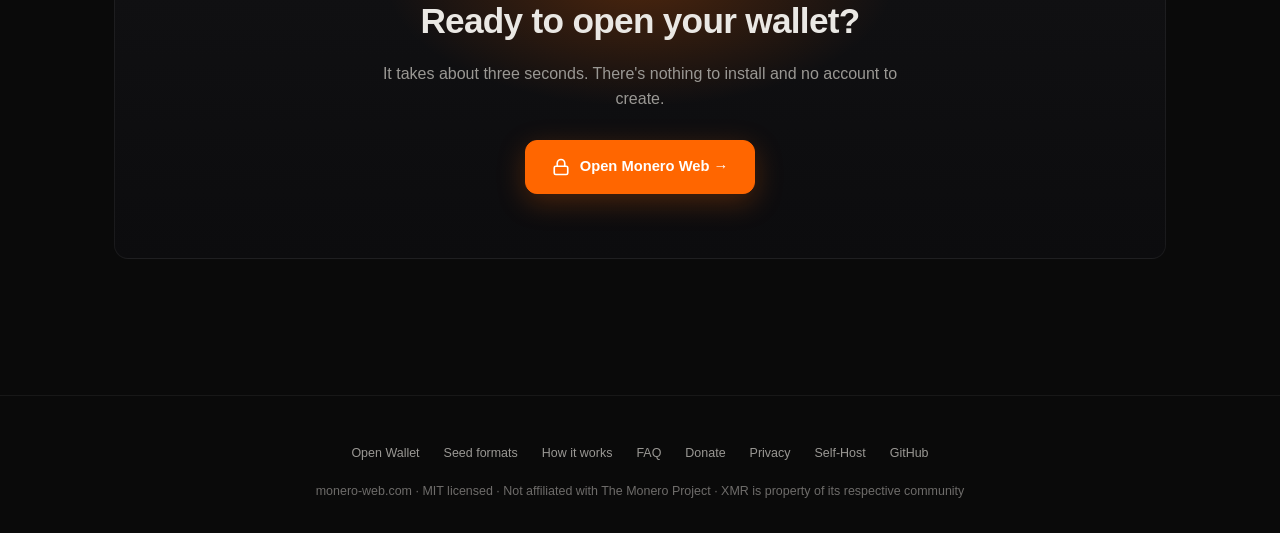
==== commit 13345454: "brand: NONO theme (#73AD21), logo, wallet.nonoprivacy.com copy" ====
--- a/index.html
+++ b/index.html
@@ -3,7 +3,8 @@
 <head>
 <meta charset="UTF-8">
 <meta name="viewport" content="width=device-width, initial-scale=1.0">
-<title>Monero Web — Free Open-Source Monero Web Wallet | MyMonero Alternative</title>
+<title>NONO Wallet — Browser wallet for NONO Privacy</title>
+<link rel="canonical" href="https://wallet.nonoprivacy.com/verify.html">
 <meta name="description" content="Free, open-source Monero web wallet — the browser alternative now that MyMonero's web wallet is gone. Non-custodial, client-side signing. Supports BIP-39, MyMonero 13-word, Polyseed and 25-word seeds. No downloads. Your keys never leave your device.">
 <meta name="keywords" content="monero wallet, xmr web wallet, monero browser wallet, mymonero alternative, polyseed, bip39 monero, non-custodial monero, open source xmr">
 <link rel="canonical" href="https://monero-web.com">
@@ -94,6 +95,7 @@
 <link rel="icon" type="image/svg+xml" href="/favicon.svg">
 <link rel="icon" type="image/x-icon" href="/favicon.ico" sizes="any">
 <link rel="stylesheet" href="/fonts/fonts.css">
+<link rel="stylesheet" href="/css/nono-brand.css">
 
 <style>
 :root {
@@ -254,19 +256,14 @@
   <header>
     <div class="container">
       <nav>
-        <a href="/" class="logo">
-          <svg viewBox="0 0 256 256"><circle cx="128" cy="128" r="128" fill="#ff6600"/><path d="M63.5 178.2V105.7l64.5 64.5 64.5-64.5v72.5h29.8v-99.9c0-6.7-5.4-12.1-12.1-12.1-3.2 0-6.3 1.3-8.6 3.5L128 143.3 54.4 69.7c-2.3-2.3-5.3-3.5-8.6-3.5-6.7 0-12.1 5.4-12.1 12.1v99.9h29.8z" fill="#fff"/></svg>
-          <div class="logo-text">monero<span>web</span></div>
+        <a href="/verify.html" class="logo">
+          <img src="/assets/nono-logo.svg" alt="" width="30" height="30" />
+          <div class="logo-text">NONO<span>Wallet</span></div>
         </a>
         <div class="nav-right">
-          <a href="#features">Features</a>
-          <a href="#how">How it works</a>
-          <a href="#faq">FAQ</a>
-          <a href="#donate">Donate</a>
-          <a href="/self-host">Self-Host</a>
-          <a href="https://github.com/Medtabka/monero-web" target="_blank" rel="noopener">GitHub</a>
-          <a href="#" class="swap-popup-trigger">Swap crypto</a>
-          <a href="/verify" class="cta">Open Wallet →</a>
+          <a href="https://explorer.nonoprivacy.com/" target="_blank" rel="noopener">Explorer</a>
+          <a href="https://github.com/hempmillionaire/Nono-web-wallet" target="_blank" rel="noopener">GitHub</a>
+          <a href="/verify.html" class="cta">Open Wallet →</a>
         </div>
       </nav>
     </div>
@@ -275,12 +272,11 @@
   <!-- ─── HERO ─── -->
   <section class="hero">
     <div class="container">
-      <div class="hero-badge"><span class="dot"></span> Live · Non-Custodial · 100% Open Source</div>
-      <h1>The Monero web wallet that<br>lives in your <span class="accent">browser</span>.</h1>
-      <p class="lead">Open your XMR from any device, on any network, with no installs. Every cryptographic operation runs locally in your browser — your seed phrase never crosses the wire.</p>
-      <p class="lead" style="font-size:.95rem;margin-top:-20px">MyMonero's web wallet is gone — it migrated to Cake Wallet, a mobile-only app. Monero Web is the open-source browser alternative.</p>
+      <div class="hero-badge"><span class="dot"></span> NONO Mainnet · Non-Custodial · Open Source</div>
+      <h1>Your <span class="accent">NONO</span> wallet<br>in the browser.</h1>
+      <p class="lead">Create, restore, or import a wallet on NONO Privacy. Keys stay on your device; the node talks to <strong>explorer.nonoprivacy.com</strong> for chain data.</p>
       <div class="hero-cta">
-        <a href="/verify" class="btn btn-primary">
+        <a href="/verify.html" class="btn btn-primary">
           <svg fill="none" stroke="currentColor" stroke-width="2.2" viewBox="0 0 24 24"><rect x="3" y="11" width="18" height="11" rx="2"/><path d="M7 11V7a5 5 0 0 1 10 0v4"/></svg>
           Open your wallet
         </a>
--- a/css/nono-brand.css
+++ b/css/nono-brand.css
@@ -0,0 +1,10 @@
+/* NONO brand — shared with explorer (black + #73AD21 accent) */
+:root {
+  --xmr: #73AD21;
+  --xmr-dim: rgba(115, 173, 33, 0.14);
+  --xmr-glow: rgba(115, 173, 33, 0.28);
+  --border-focus: rgba(115, 173, 33, 0.45);
+}
+.ambient .orb-1 { background: #73AD21 !important; }
+.ambient .orb-2 { background: #8fdc3c !important; }
+.logo-text span { color: var(--xmr); }
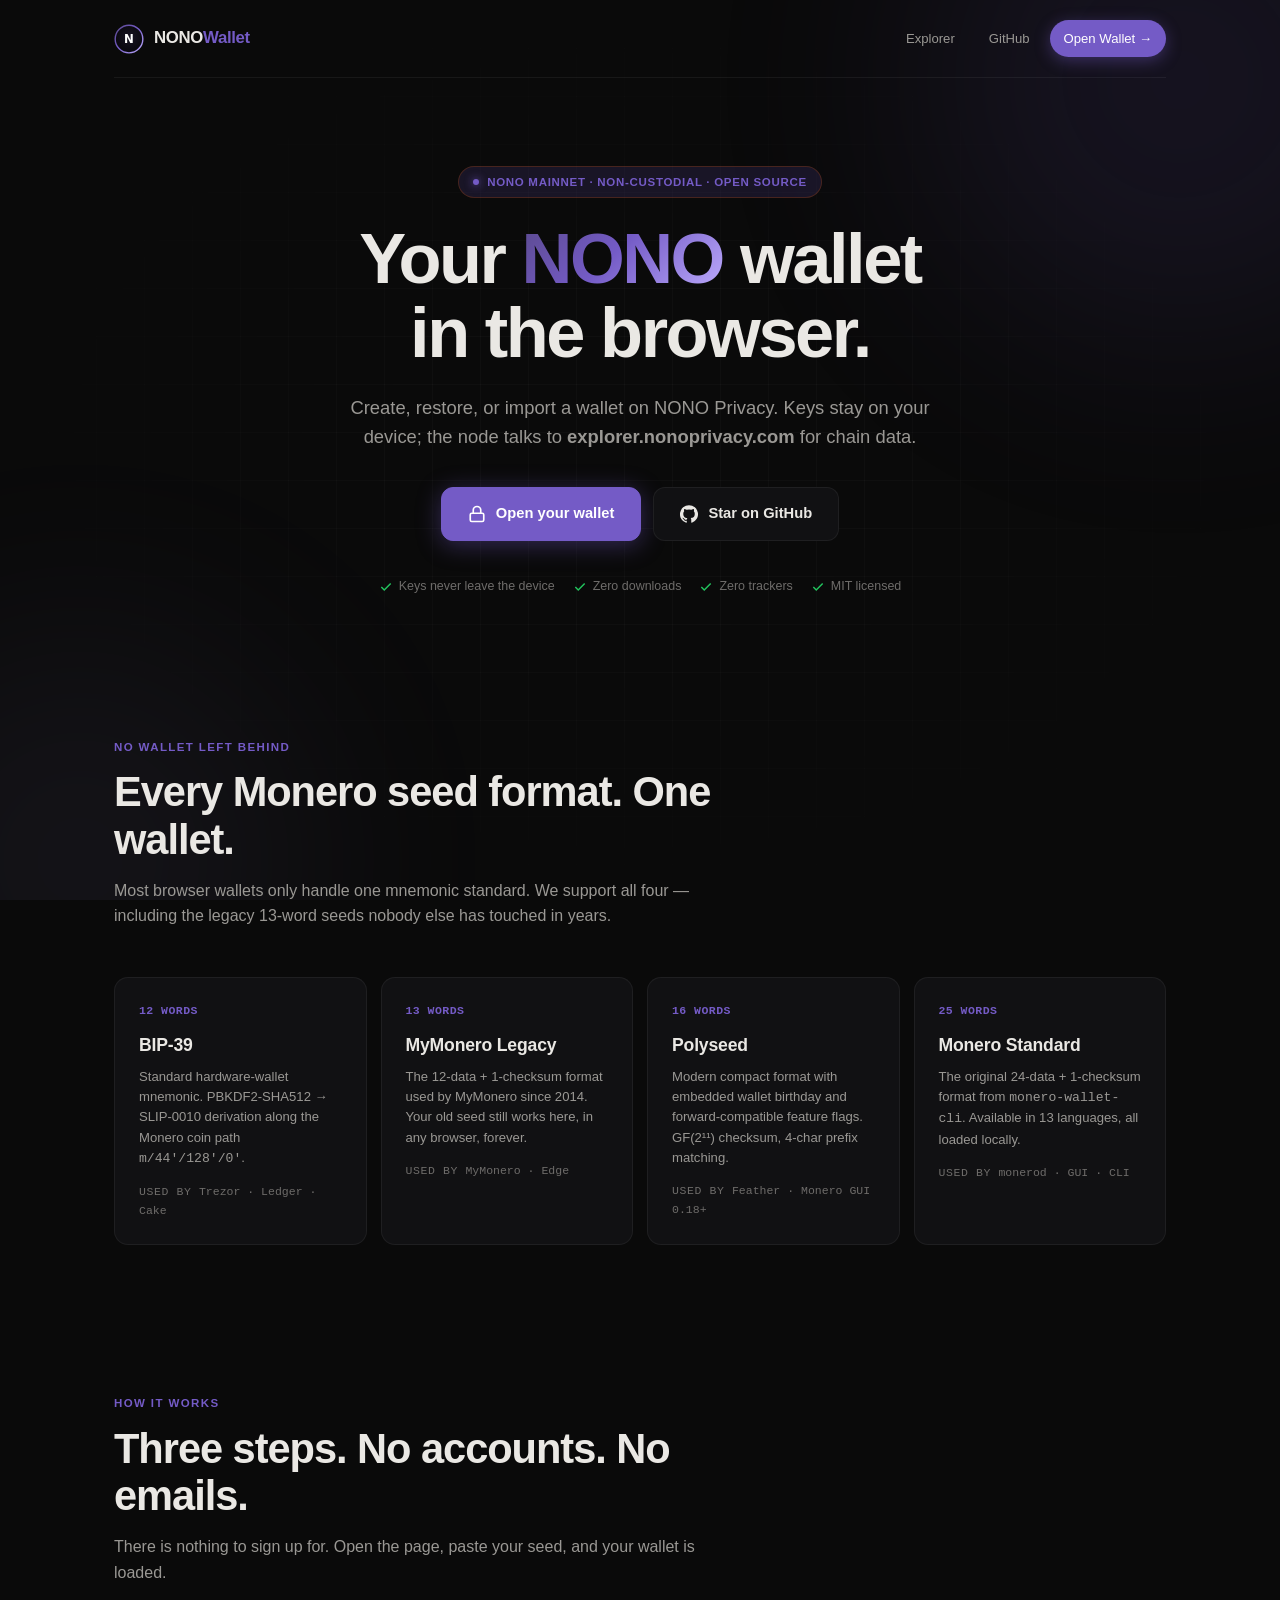
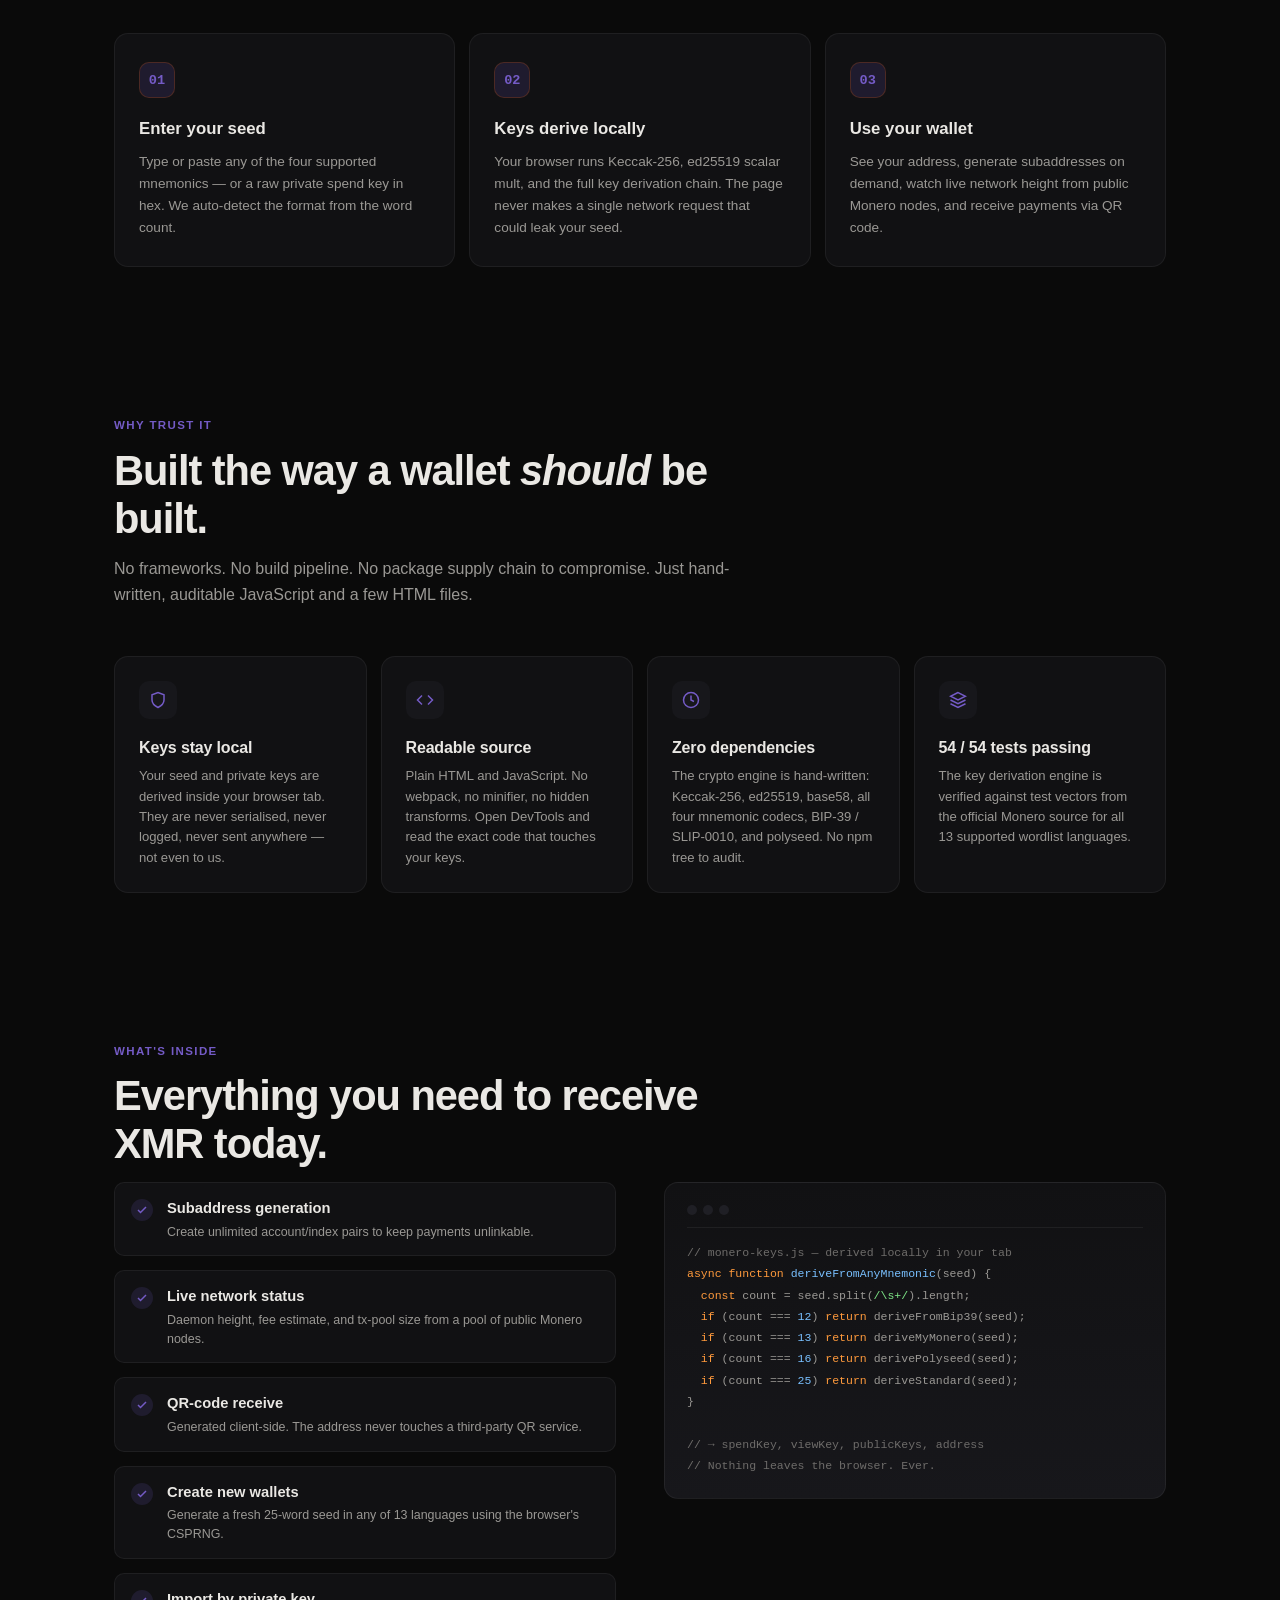
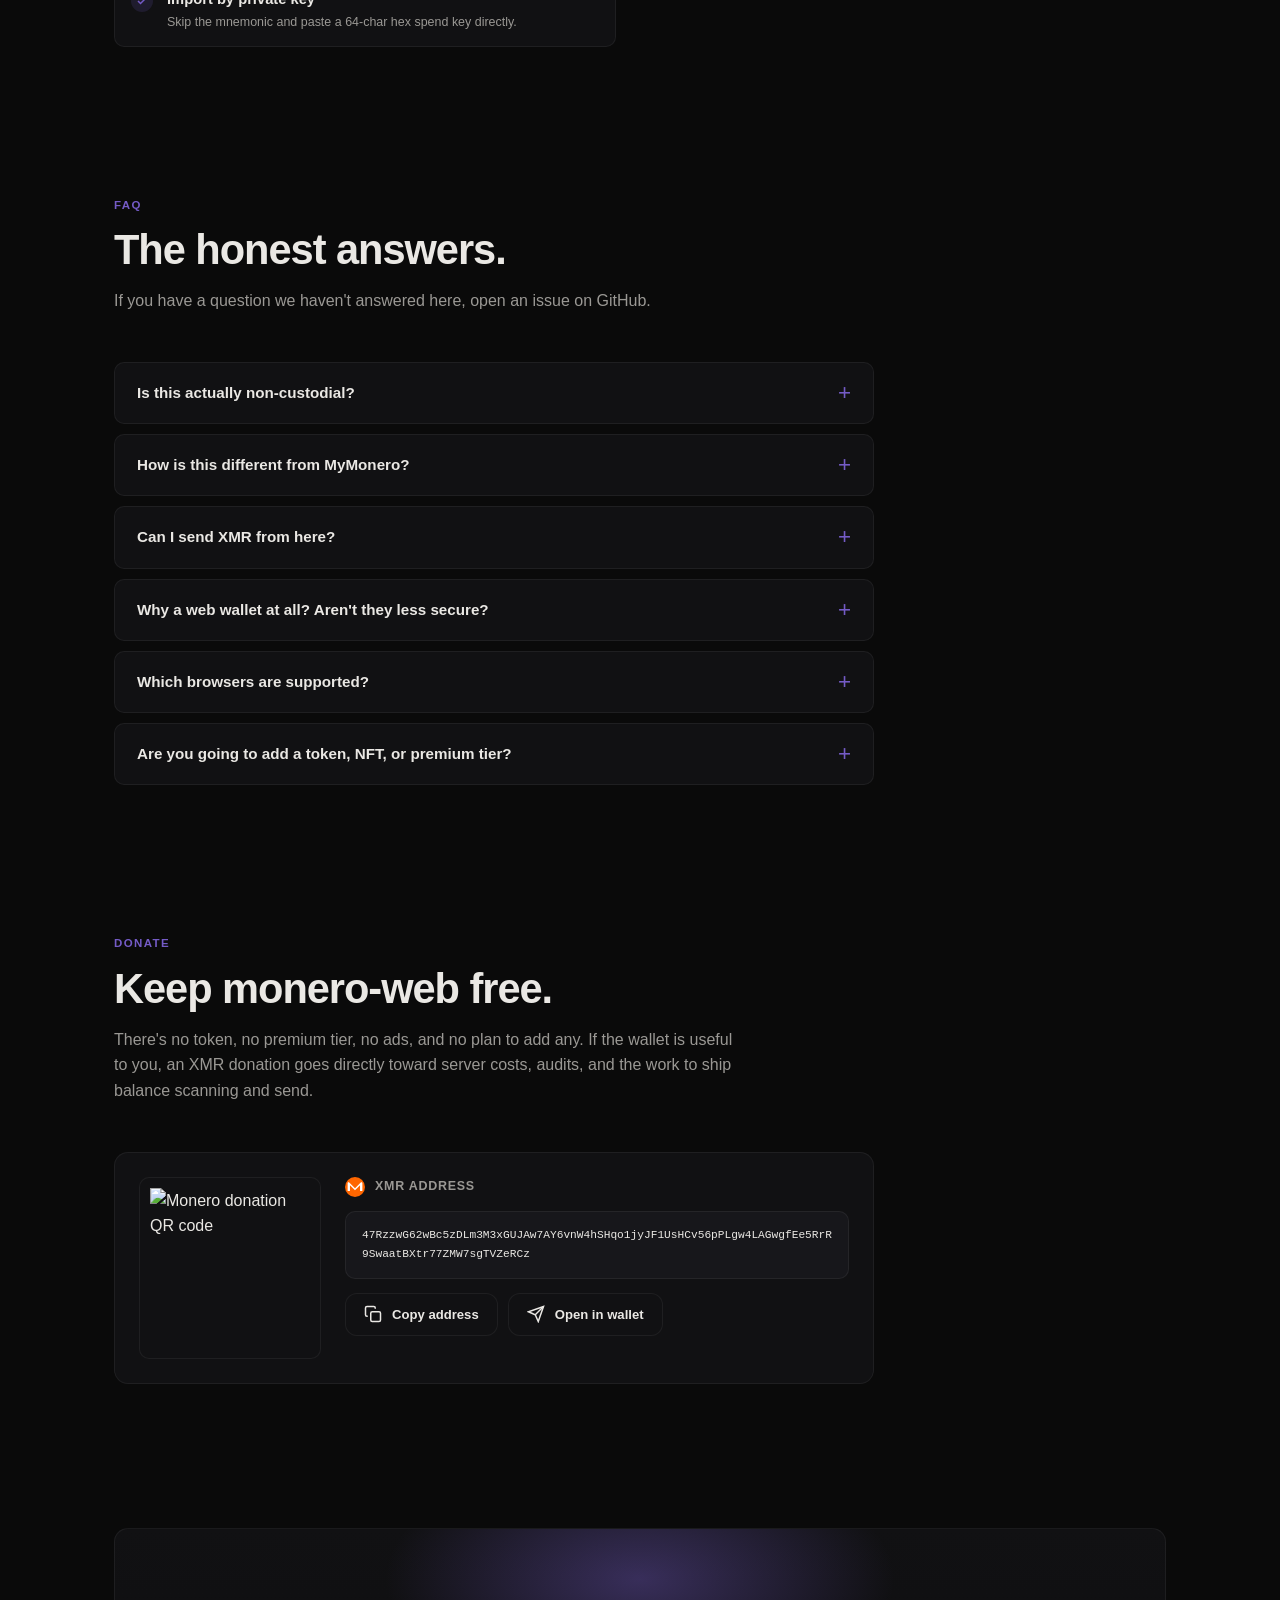
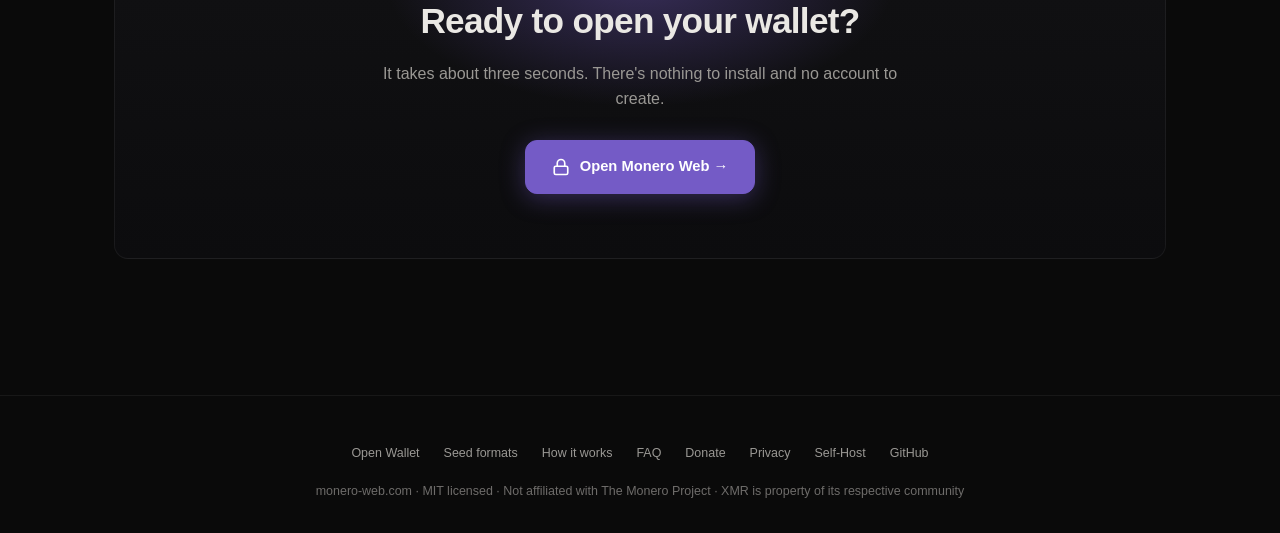
==== commit 827f3edb: "feat(ui): NONO design system — tokens, components, wallet purple theme" ====
--- a/index.html
+++ b/index.html
@@ -95,14 +95,15 @@
 <link rel="icon" type="image/svg+xml" href="/favicon.svg">
 <link rel="icon" type="image/x-icon" href="/favicon.ico" sizes="any">
 <link rel="stylesheet" href="/fonts/fonts.css">
-<link rel="stylesheet" href="/css/nono-brand.css">
+<link rel="stylesheet" href="/css/nono-tokens.css?v=ds1">
+<link rel="stylesheet" href="/css/nono-components.css?v=ds1">
 
 <style>
 :root {
   --bg:#0a0a0a; --surface:#111113; --surface-2:#17171b; --surface-3:#1f1f25;
   --border:rgba(255,255,255,0.06); --border-strong:rgba(255,255,255,0.12);
   --text:#eae8e4; --text-mid:#9a9894; --text-dim:#6e6c6a;
-  --xmr:#ff6600; --xmr-dim:rgba(255,102,0,0.12); --xmr-glow:rgba(255,102,0,0.25);
+  --xmr:#745BC6; --xmr-dim:rgba(116,91,198,0.15); --xmr-glow:rgba(116,91,198,0.40);
   --success:#22c55e; --radius:14px; --radius-sm:10px;
 }
 *{margin:0;padding:0;box-sizing:border-box}
@@ -122,7 +123,7 @@
 /* ── Ambient background ── */
 .ambient{position:fixed;inset:0;z-index:0;pointer-events:none;overflow:hidden}
 .orb{position:absolute;border-radius:50%;filter:blur(120px);opacity:.35}
-.orb-1{width:520px;height:520px;background:#ff6600;top:-180px;right:-160px}
+.orb-1{width:520px;height:520px;background:#745BC6;top:-180px;right:-160px;opacity:.12}
 .orb-2{width:480px;height:480px;background:#7c2d00;bottom:-200px;left:-160px;opacity:.25}
 .grid-bg{position:fixed;inset:0;z-index:1;background-image:linear-gradient(rgba(255,255,255,0.025) 1px,transparent 1px),linear-gradient(90deg,rgba(255,255,255,0.025) 1px,transparent 1px);background-size:48px 48px;mask-image:radial-gradient(ellipse at center,#000 25%,transparent 75%);pointer-events:none}
 
@@ -145,7 +146,7 @@
 .hero-badge{display:inline-flex;align-items:center;gap:8px;background:var(--xmr-dim);border:1px solid rgba(255,102,0,0.2);color:var(--xmr);font-size:.72rem;font-weight:600;padding:6px 14px;border-radius:100px;margin-bottom:24px;text-transform:uppercase;letter-spacing:.06em}
 .hero-badge .dot{width:6px;height:6px;border-radius:50%;background:var(--xmr);box-shadow:0 0 8px var(--xmr)}
 .hero h1{font-size:clamp(2.4rem,6vw,4.4rem);font-weight:800;letter-spacing:-0.035em;line-height:1.05;margin-bottom:24px}
-.hero h1 .accent{background:linear-gradient(135deg,#ff6600 0%,#ff9a3c 100%);-webkit-background-clip:text;background-clip:text;color:transparent}
+.hero h1 .accent{background:linear-gradient(135deg,#5B4A8E 0%,#745BC6 45%,#BFAEFF 100%);-webkit-background-clip:text;background-clip:text;color:transparent}
 .hero p.lead{font-size:1.15rem;color:var(--text-mid);max-width:620px;margin:0 auto 36px;line-height:1.55}
 .hero-cta{display:flex;gap:12px;justify-content:center;flex-wrap:wrap;margin-bottom:36px}
 .btn{display:inline-flex;align-items:center;gap:10px;padding:14px 26px;border-radius:12px;font-family:'Outfit',sans-serif;font-size:.92rem;font-weight:600;cursor:pointer;border:1px solid var(--border);transition:all .25s;text-decoration:none}
--- a/css/nono-tokens.css
+++ b/css/nono-tokens.css
@@ -0,0 +1,60 @@
+/* NONO design tokens — keep in sync with explorer copy (self-contained per repo). */
+:root {
+  --font-body: system-ui, -apple-system, BlinkMacSystemFont, "Segoe UI", Roboto, sans-serif;
+  --font-mono: "JetBrains Mono", ui-monospace, SFMono-Regular, "SF Mono", Menlo, monospace;
+
+  --bg: #08070D;
+  --surface: #11101A;
+  --surface-2: #171323;
+  --surface-elevated: #1e192e;
+
+  --nono-primary: #745BC6;
+  --nono-secondary: #5B4A8E;
+  --nono-highlight: #BFAEFF;
+  --nono-action: #745BC6;
+  --nono-action-hover: #8A72D8;
+  --nono-action-secondary-hover: #6A54B8;
+
+  --text: #FFFFFF;
+  --text-mid: #A8A8B8;
+  --text-dim: #6E6E80;
+
+  --border: rgba(191, 174, 255, 0.08);
+  --border-strong: rgba(191, 174, 255, 0.15);
+  --border-focus: rgba(191, 174, 255, 0.35);
+
+  --glow-primary: rgba(116, 91, 198, 0.40);
+  --glow-soft: rgba(191, 174, 255, 0.25);
+  --nono-action-dim: rgba(116, 91, 198, 0.15);
+
+  --success: #4a9a6a;
+  --success-dim: rgba(74, 154, 106, 0.15);
+  --warning: #d9a34f;
+  --warning-dim: rgba(217, 163, 79, 0.12);
+  --danger: #d9534f;
+  --danger-dim: rgba(217, 83, 79, 0.12);
+
+  --gradient-brand: linear-gradient(135deg, #5B4A8E 0%, #745BC6 45%, #BFAEFF 100%);
+  --gradient-bg-accent: radial-gradient(circle, rgba(116, 91, 198, 0.18) 0%, rgba(116, 91, 198, 0.06) 45%, transparent 100%);
+
+  --radius-sm: 10px;
+  --radius-md: 14px;
+  --radius-lg: 18px;
+  --shadow-glass: 0 8px 32px rgba(0, 0, 0, 0.35);
+
+  /* Legacy aliases (Monero fork class names) — action purple, not orange */
+  --xmr: var(--nono-action);
+  --xmr-dim: var(--nono-action-dim);
+  --xmr-glow: var(--glow-primary);
+}
+
+html {
+  font-family: var(--font-body);
+  background: var(--bg);
+  color: var(--text);
+}
+
+.font-mono,
+.mono {
+  font-family: var(--font-mono);
+}
--- a/css/nono-components.css
+++ b/css/nono-components.css
@@ -0,0 +1,142 @@
+/* NONO shared UI components (wallet; mirror in explorer repo). */
+
+.ambient .orb-1 {
+  background: var(--nono-primary) !important;
+  opacity: 0.12 !important;
+}
+.ambient .orb-2 {
+  background: var(--nono-highlight) !important;
+  opacity: 0.06 !important;
+}
+
+.logo-text span {
+  color: var(--nono-highlight);
+}
+
+.nav-links a.active,
+.nav-links a[aria-current="page"] {
+  color: var(--nono-action) !important;
+  background: var(--nono-action-dim);
+}
+
+a.nono-link {
+  color: var(--nono-action);
+  text-decoration: none;
+  transition: color 0.2s ease;
+}
+a.nono-link:hover {
+  color: var(--nono-action-hover);
+}
+
+.glass-card {
+  background: rgba(17, 16, 26, 0.72);
+  border: 1px solid var(--border-strong);
+  border-radius: var(--radius-md);
+  box-shadow: var(--shadow-glass);
+  backdrop-filter: blur(12px);
+  -webkit-backdrop-filter: blur(12px);
+}
+
+.btn-primary,
+.action-btn.primary {
+  background: var(--nono-action) !important;
+  border-color: var(--nono-action) !important;
+  color: #fff !important;
+  box-shadow: 0 4px 24px var(--glow-primary) !important;
+}
+.btn-primary:hover:not(:disabled),
+.action-btn.primary:hover {
+  background: var(--nono-action-hover) !important;
+}
+
+.tab.active {
+  box-shadow: 0 2px 12px rgba(116, 91, 198, 0.2);
+  border: 1px solid var(--border-strong);
+}
+
+.input-group textarea:focus,
+.input-group input:focus {
+  border-color: var(--border-focus) !important;
+  box-shadow: 0 0 0 3px var(--nono-action-dim) !important;
+}
+
+.loading .spinner {
+  border-top-color: var(--nono-action) !important;
+}
+
+.conn-dot.connected {
+  background: var(--success) !important;
+  box-shadow: 0 0 6px var(--success-dim) !important;
+}
+.conn-dot.connecting {
+  background: var(--warning) !important;
+}
+.conn-dot.disconnected {
+  background: var(--danger) !important;
+}
+
+.key-toggle {
+  color: var(--nono-action) !important;
+}
+
+.result-card .result-value.address {
+  color: var(--nono-highlight) !important;
+}
+
+.word-count .count {
+  color: var(--nono-action);
+}
+.word-count.valid .count {
+  color: var(--success) !important;
+}
+
+.result-match.success {
+  background: var(--success-dim) !important;
+  border-color: rgba(74, 154, 106, 0.25) !important;
+  color: var(--success) !important;
+}
+.result-match.info {
+  background: var(--nono-action-dim) !important;
+  border-color: var(--border-strong) !important;
+  color: var(--nono-highlight) !important;
+}
+
+.error-msg {
+  background: var(--danger-dim) !important;
+  border-color: rgba(217, 83, 79, 0.25) !important;
+  color: var(--danger) !important;
+}
+
+.disconnect-btn {
+  border-color: rgba(217, 83, 79, 0.35) !important;
+  color: var(--danger) !important;
+}
+
+.balance-value .xmr-symbol {
+  color: var(--nono-highlight) !important;
+}
+
+#network-badge {
+  color: var(--nono-highlight) !important;
+  border-color: var(--border-strong) !important;
+}
+
+.send-prio-btn.active {
+  background: var(--nono-action-dim) !important;
+  border-color: var(--border-strong) !important;
+  color: var(--nono-highlight) !important;
+}
+
+.wallet-address .copy-toast {
+  background: var(--nono-action) !important;
+}
+
+#scan-bar-fill {
+  background: var(--nono-action) !important;
+}
+
+.seed-format-badge.standard {
+  background: var(--nono-action-dim) !important;
+  border-color: var(--border-strong) !important;
+  color: var(--nono-highlight) !important;
+}
